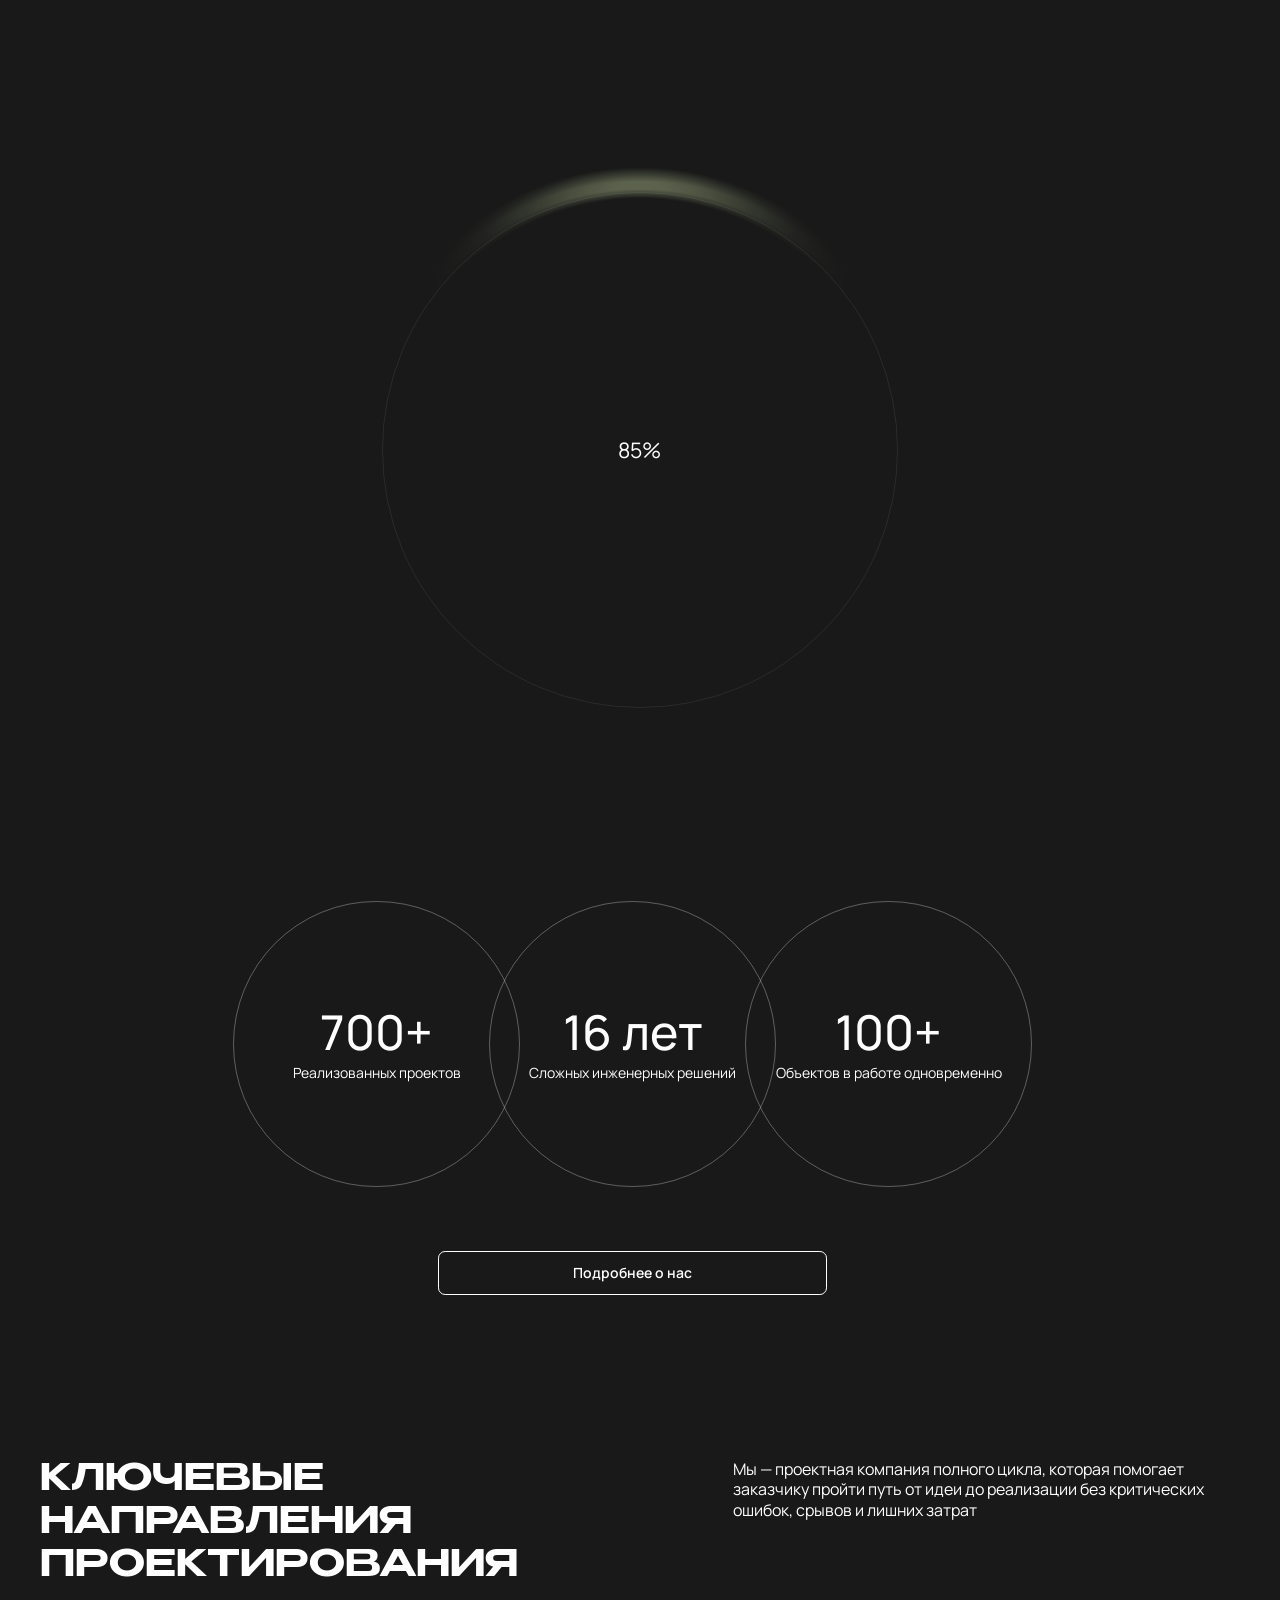
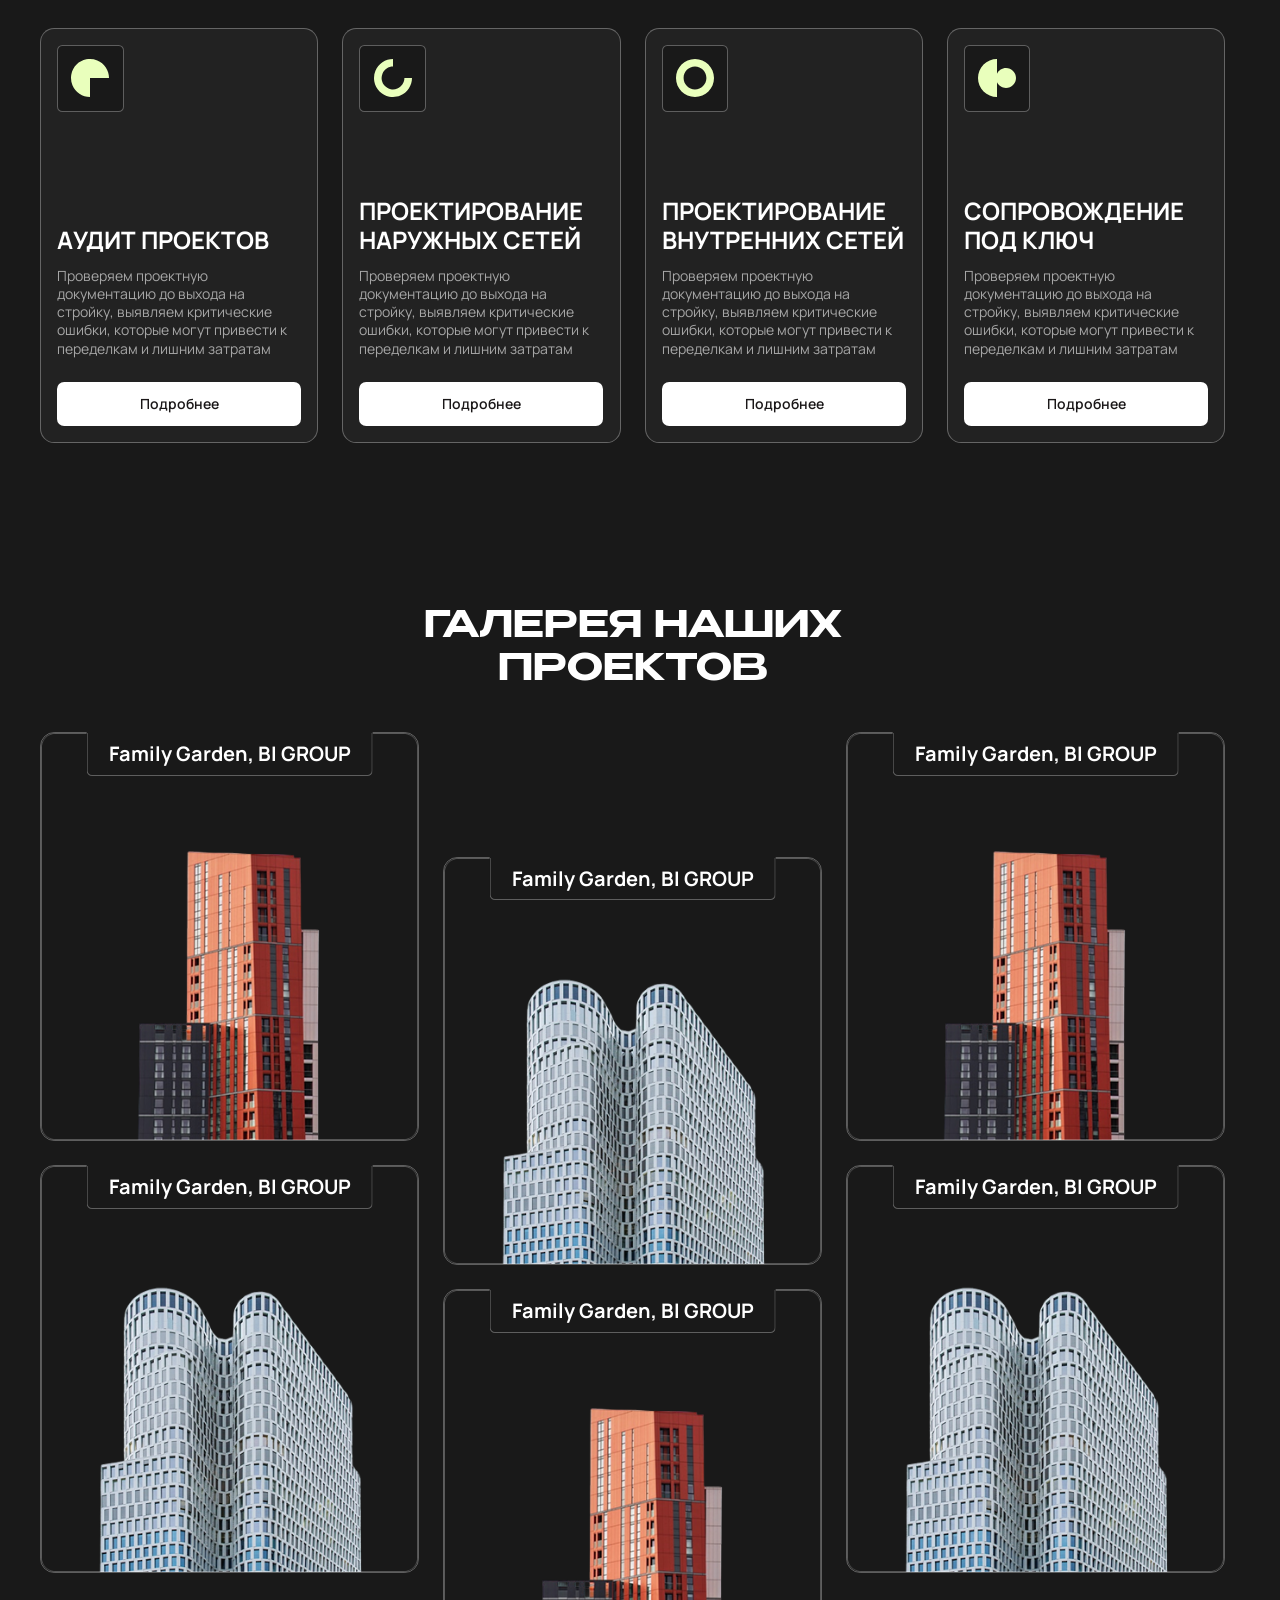
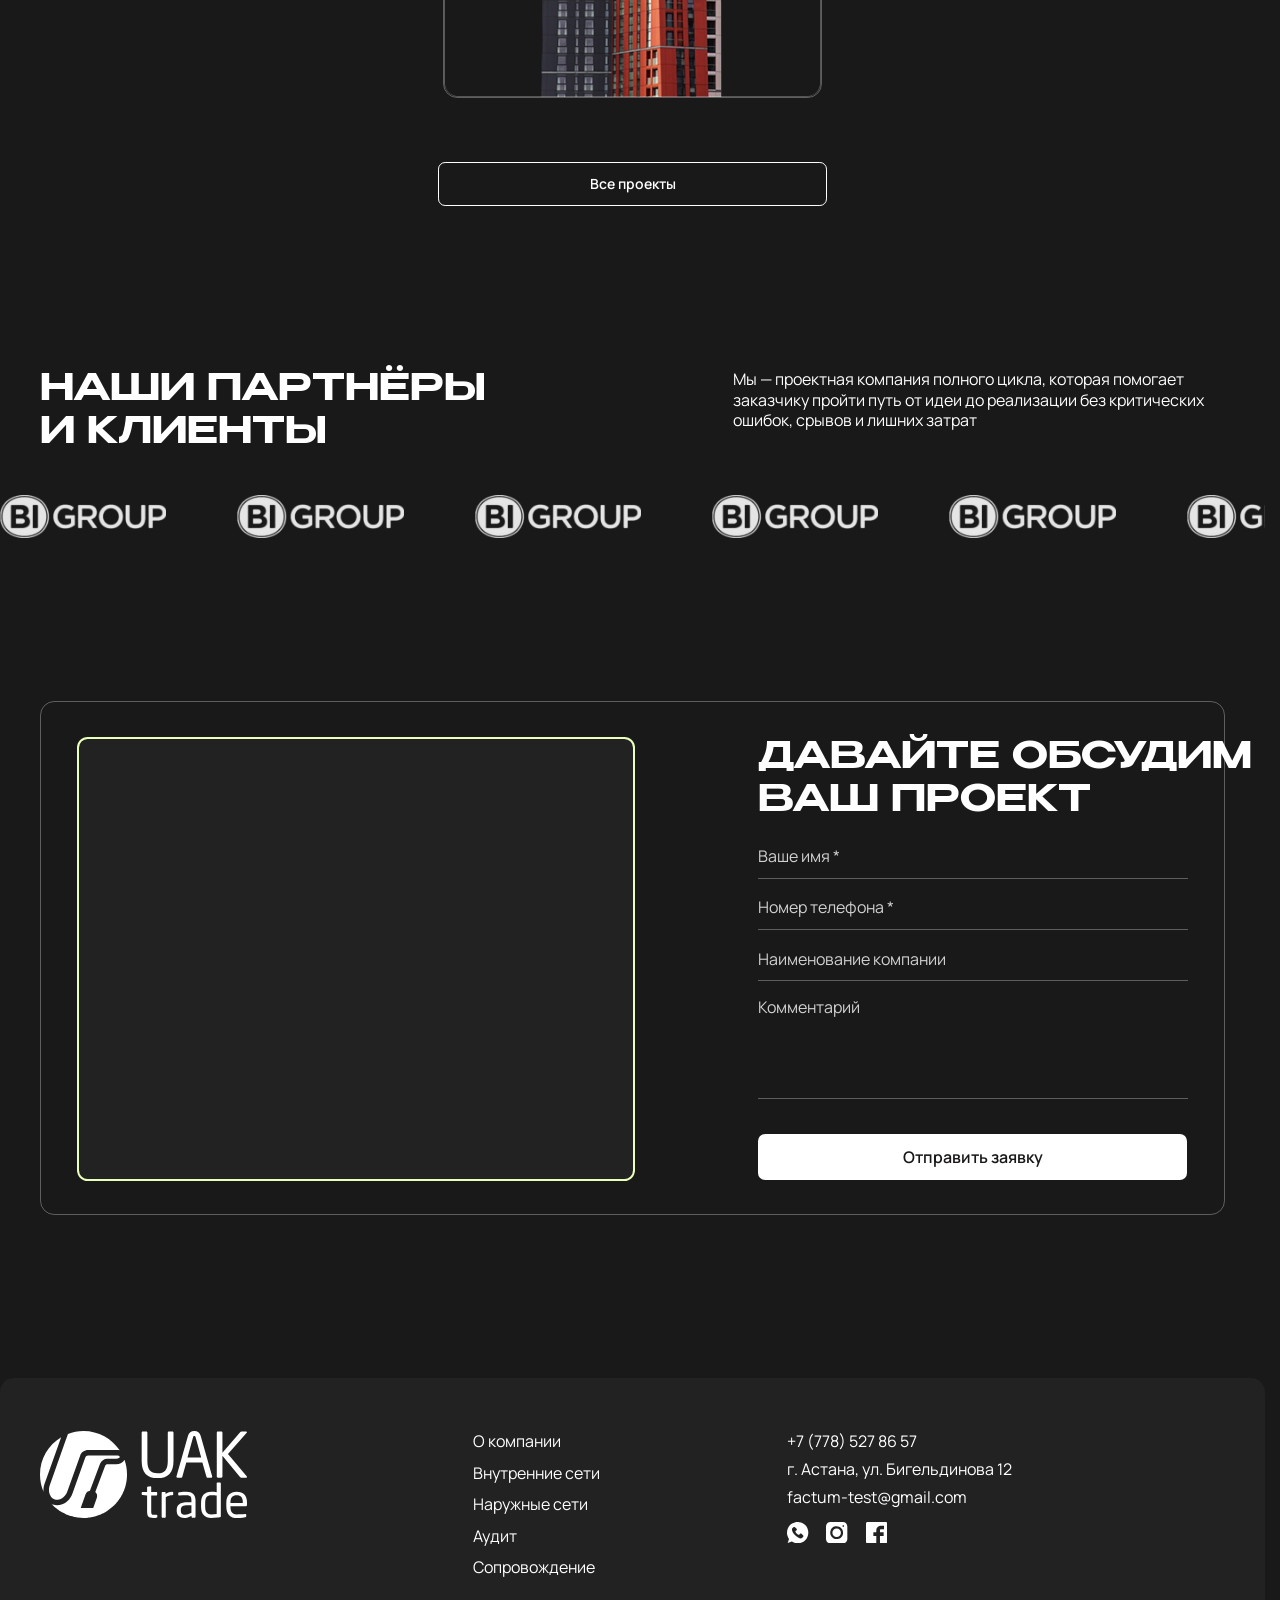
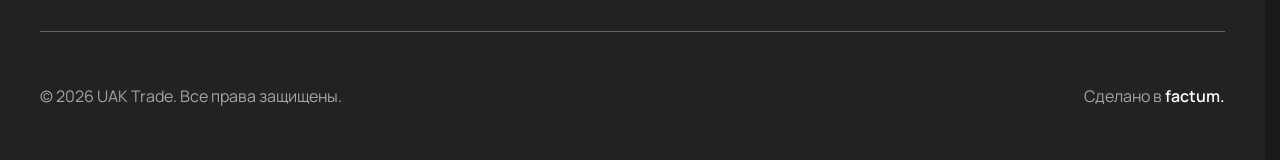
==== index.html @ 515cf4fa "feat(uak): аккордеон в режиме одного открытого блока, ограничение подзаголовка hero главной до 247" ====
<!DOCTYPE html>
<html lang="ru">
<head>
  <meta charset="UTF-8" />
  <meta name="viewport" content="width=device-width, initial-scale=1.0" />
  <title>UAK Trade — инженерное проектирование полного цикла</title>
  <meta name="description" content="UAK Trade — проектная компания полного цикла: аудит проектов, проектирование наружных и внутренних сетей, сопровождение под ключ." />
  <link rel="canonical" href="https://uaktrade.kz/" />

  <!-- Open Graph -->
  <meta property="og:type" content="website" />
  <meta property="og:url" content="https://uaktrade.kz/" />
  <meta property="og:title" content="UAK Trade — инженерное проектирование полного цикла" />
  <meta property="og:description" content="Проектная компания полного цикла: аудит, наружные и внутренние сети, сопровождение под ключ." />
  <meta property="og:locale" content="ru_RU" />

  <!-- Manrope самохостится через @font-face в main.css; предзагрузка ключевых начертаний -->
  <link rel="preload" as="font" type="font/woff2" href="assets/fonts/manrope-cyrillic-600.woff2" crossorigin />
  <link rel="preload" as="font" type="font/woff2" href="assets/fonts/manrope-cyrillic-400.woff2" crossorigin />

  <link rel="icon" type="image/png" sizes="32x32" href="assets/favicon/fav-32-light.png" media="(prefers-color-scheme: light)" />

  <link rel="icon" type="image/png" sizes="32x32" href="assets/favicon/fav-32-dark.png" media="(prefers-color-scheme: dark)" />

  <link rel="stylesheet" href="src/styles/main.css?v=138" />

  <script type="application/ld+json">
  {
    "@context": "https://schema.org",
    "@type": "ProfessionalService",
    "name": "UAK Trade",
    "description": "Инженерное проектирование полного цикла",
    "url": "https://uaktrade.kz/",
    "areaServed": "KZ"
  }
  </script>
</head>
<body>

  <!-- ===================== ПРЕЛОАДЕР (десктоп) ===================== -->
  <div class="preloader" data-preloader role="status" aria-live="polite" aria-label="Загрузка сайта">
    <div class="preloader__stage">
      <span class="preloader__glow" aria-hidden="true"></span>
      <span class="preloader__ring" aria-hidden="true"></span>
      <span class="preloader__percent" data-preloader-percent>0%</span>
    </div>
  </div>

  <!-- ============================ ШАПКА ============================ -->
  <header class="header" data-header>
    <div class="container header__inner">
      <a class="header__logo" href="index.html" aria-label="UAK Trade — на главную">
        <picture>
          <source media="(max-width: 600px)" srcset="assets/logo/logoMobileNavSVG.svg" />
          <img src="assets/logo/logoNavSVG.svg" alt="UAK Trade" width="133" height="56" />
        </picture>
      </a>

      <div class="header__actions">
        <a class="btn" data-modal-open="#modal-request">
          <span class="btn__swap" ><span>Связаться</span><span>Связаться</span></span>
        </a>
        <button class="btn btn--menu" type="button" data-menu-toggle aria-expanded="false" aria-controls="menu">
          <span class="btn__swap" data-menu-label><span>Меню</span><span>Меню</span></span>
        </button>
      </div>

      <!-- Меню-модалка — внутри header__inner (right:0 от контейнера) -->
      <div class="menu" id="menu" data-menu aria-label="Меню">
        <nav class="menu__nav" aria-label="Основная навигация">
          <a class="menu__item" href="about.html"><span>О компании</span><svg class="menu__arrow" viewBox="0 0 14 14" fill="none" aria-hidden="true"><path d="M1 7h12M8 2l5 5-5 5" stroke="currentColor" stroke-width="1.6" stroke-linecap="round" stroke-linejoin="round"/></svg></a>
          <a class="menu__item" href="404.html"><span>Внутренние сети</span><svg class="menu__arrow" viewBox="0 0 14 14" fill="none" aria-hidden="true"><path d="M1 7h12M8 2l5 5-5 5" stroke="currentColor" stroke-width="1.6" stroke-linecap="round" stroke-linejoin="round"/></svg></a>
          <a class="menu__item" href="404.html"><span>Наружные сети</span><svg class="menu__arrow" viewBox="0 0 14 14" fill="none" aria-hidden="true"><path d="M1 7h12M8 2l5 5-5 5" stroke="currentColor" stroke-width="1.6" stroke-linecap="round" stroke-linejoin="round"/></svg></a>
          <a class="menu__item" href="services/audit.html"><span>Аудит</span><svg class="menu__arrow" viewBox="0 0 14 14" fill="none" aria-hidden="true"><path d="M1 7h12M8 2l5 5-5 5" stroke="currentColor" stroke-width="1.6" stroke-linecap="round" stroke-linejoin="round"/></svg></a>
          <a class="menu__item" href="404.html"><span>Сопровождение</span><svg class="menu__arrow" viewBox="0 0 14 14" fill="none" aria-hidden="true"><path d="M1 7h12M8 2l5 5-5 5" stroke="currentColor" stroke-width="1.6" stroke-linecap="round" stroke-linejoin="round"/></svg></a>
          <a class="menu__item" href="contacts.html"><span>Контакты</span><svg class="menu__arrow" viewBox="0 0 14 14" fill="none" aria-hidden="true"><path d="M1 7h12M8 2l5 5-5 5" stroke="currentColor" stroke-width="1.6" stroke-linecap="round" stroke-linejoin="round"/></svg></a>
        </nav>
        <div class="menu__socials">
          <a class="menu__social" href="#" target="_blank" rel="noopener noreferrer" aria-label="WhatsApp">
            <svg viewBox="0 0 24 24" fill="currentColor" aria-hidden="true"><path fill-rule="evenodd" clip-rule="evenodd" d="M11.9946 0C15.1785 0.000106531 18.2323 1.26443 20.4837 3.51475C22.735 5.76515 24 8.81752 24 12C24 15.1825 22.735 18.2348 20.4837 20.4852C18.2323 22.7355 15.1785 23.9999 11.9946 24C9.64628 24.0044 7.34859 23.3146 5.39152 22.0173L0.778387 23.4932L2.27933 19.0348C0.983004 17.2442 0.206714 15.1303 0.0358722 12.9267C-0.134873 10.7233 0.306168 8.5157 1.31088 6.54709C2.31571 4.57838 3.84486 2.92474 5.7299 1.76957C7.61504 0.614412 9.78342 0.00194478 11.9946 0ZM8.10807 5.58649C7.78798 5.58659 7.47925 5.70611 7.24357 5.9226L6.02584 7.14613C4.80878 8.42629 6.15487 11.8199 9.16986 14.8309C12.185 17.8418 15.575 19.248 16.8559 17.9745L18.0737 16.7574C18.2864 16.5225 18.4046 16.2164 18.4046 15.8996C18.4046 15.5829 18.2863 15.2777 18.0737 15.0429L16.2821 13.214C16.1398 13.0643 15.961 12.9539 15.7634 12.8938C15.5659 12.8338 15.356 12.8264 15.1545 12.8715C14.953 12.9167 14.7666 13.0138 14.6136 13.1525C14.4607 13.2911 14.3463 13.4666 14.2815 13.6625C14.1793 13.9392 13.9795 14.17 13.7204 14.3113C13.4614 14.4525 13.1599 14.495 12.8718 14.4312C11.5885 14.1111 9.85924 12.4315 9.539 11.103C9.46077 10.8141 9.49761 10.506 9.64083 10.2431C9.78405 9.98033 10.0228 9.7829 10.308 9.69181C10.5006 9.62704 10.6731 9.51343 10.8098 9.36313C10.9463 9.21293 11.0426 9.03062 11.0887 8.833C11.1348 8.6352 11.13 8.4281 11.0739 8.2329C11.0178 8.03793 10.9123 7.86068 10.7684 7.71761L8.97363 5.9226C8.73786 5.70598 8.4283 5.58652 8.10807 5.58649Z"/></svg>
          </a>
          <a class="menu__social" href="#" target="_blank" rel="noopener noreferrer" aria-label="Instagram">
            <svg viewBox="0 0 24 24" fill="currentColor" aria-hidden="true"><path d="M19.0137 0C21.7675 0.000153829 23.9998 2.2325 24 4.98633V19.0137C23.9998 21.7675 21.7675 23.9998 19.0137 24H4.98633C2.2325 23.9998 0.000153827 21.7675 0 19.0137V4.98633C0.000159498 2.23251 2.23251 0.000159495 4.98633 0H19.0137ZM18.7998 14.542C20.842 8.62245 15.3776 3.15804 9.45801 5.2002C7.46289 5.88838 5.88838 7.46289 5.2002 9.45801C3.1579 15.3775 8.6225 20.8421 14.542 18.7998C16.5373 18.1116 18.1116 16.5371 18.7998 14.542ZM12 7.2002C14.6469 7.2002 16.7998 9.35314 16.7998 12C16.7998 14.6469 14.6469 16.7998 12 16.7998C9.35314 16.7998 7.2002 14.6469 7.2002 12C7.2002 9.35314 9.35314 7.2002 12 7.2002ZM19.8711 3.78418C19.6557 3.65959 19.4043 3.62582 19.1641 3.69043C18.9234 3.75488 18.7222 3.90923 18.5977 4.125C18.4218 4.42981 18.4278 4.80569 18.6348 5.12207C18.6493 5.14464 18.666 5.16627 18.6836 5.18652C18.8841 5.41665 19.1464 5.52344 19.4033 5.52344C19.8254 5.52344 20.2339 5.23624 20.3281 4.74316C20.3331 4.71768 20.3354 4.69082 20.3369 4.66504C20.3576 4.28827 20.1758 3.95996 19.8711 3.78418Z"/></svg>
          </a>
          <a class="menu__social" href="#" target="_blank" rel="noopener noreferrer" aria-label="Facebook">
            <svg viewBox="0 0 24 24" fill="currentColor" aria-hidden="true"><path d="M22.3449 0C23.2552 1.09244e-05 24 0.744839 24 1.65514V22.3449C24 23.2552 23.2552 24 22.3449 24H15.7242V15.7242H19.8621V11.5862H15.7242V9.10345C15.7242 8.6483 16.0966 8.27586 16.5518 8.27586H20.2759V4.13795L16.138 4.13791C13.5724 4.34482 11.5862 6.4965 11.5862 9.10341V11.5862H8.27586V15.7241H11.5862V24H1.65514C0.744839 24 1.0925e-05 23.2552 0 22.3449V1.65514C1.10219e-05 0.74484 0.74484 1.10226e-05 1.65514 0H22.3449Z"/></svg>
          </a>
        </div>
      </div>
    </div>
  </header>


  <!-- ============================= HERO =========================== -->
  <main>
  <section class="hero-home">
    <div class="container">
      <div class="hero-home__inner">
        <span class="hero-home__glow" aria-hidden="true"></span>
        <img class="hero-home__decor hero-home__decor--d" src="assets/images/heroBackground.svg" alt="" aria-hidden="true" width="1360" height="602" />
        <img class="hero-home__decor hero-home__decor--m" src="assets/images/heroMobileBackground.svg" alt="" aria-hidden="true" width="358" height="359" />
        <div class="hero-home__content">
          <h1 class="hero-home__title">UAK Trade</h1>
          <p class="hero-home__lead">Инженерное проектирование, где каждый этап под контролем</p>
        </div>
      </div>
      <a class="btn hero-home__cta" href="contacts.html">Связаться</a>
    </div>
  </section>

  <!-- ================= О КОМПАНИИ / ЦИФРЫ (кольца) ================ -->
  <section class="section about-intro">
    <div class="container">
      <h2 class="about-intro__title">Мы — проектная компания полного цикла</h2>

      <div class="circles">
        <div class="circle">
          <span class="circle__value">700+</span>
          <span class="circle__label">Реализованных проектов</span>
        </div>
        <div class="circle">
          <span class="circle__value">16 лет</span>
          <span class="circle__label">Сложных инженерных решений</span>
        </div>
        <div class="circle">
          <span class="circle__value">100+</span>
          <span class="circle__label">Объектов в работе одновременно</span>
        </div>
      </div>

      <div class="actions-center">
        <a class="btn btn--outline btn--wide" href="about.html">Подробнее о нас</a>
      </div>
    </div>
  </section>

  <!-- ============ КЛЮЧЕВЫЕ НАПРАВЛЕНИЯ (услуги) ============ -->
  <section class="section services">
    <div class="container">
      <div class="services__head">
        <h2 class="services__title">Ключевые направления проектирования</h2>
        <p class="services__intro">Мы — проектная компания полного цикла, которая помогает заказчику пройти путь от идеи до реализации без критических ошибок, срывов и лишних затрат</p>
      </div>

      <div class="services__grid">
        <article class="service-card">
          <span class="service-card__icon">
            <img src="assets/images/servicesAudit.svg" alt="" width="38" height="38" aria-hidden="true" />
          </span>
          <div class="service-card__body">
            <h3 class="service-card__title">Аудит проектов</h3>
            <p class="service-card__text">Проверяем проектную документацию до выхода на стройку, выявляем критические ошибки, которые могут привести к переделкам и лишним затратам</p>
          </div>
          <a class="btn btn--block" href="services/audit.html">Подробнее</a>
        </article>

        <article class="service-card">
          <span class="service-card__icon">
            <img src="assets/images/servicesProject.svg" alt="" width="38" height="38" aria-hidden="true" />
          </span>
          <div class="service-card__body">
            <h3 class="service-card__title">Проектирование наружных сетей</h3>
            <p class="service-card__text">Проверяем проектную документацию до выхода на стройку, выявляем критические ошибки, которые могут привести к переделкам и лишним затратам</p>
          </div>
          <a class="btn btn--block" href="404.html">Подробнее</a>
        </article>

        <article class="service-card">
          <span class="service-card__icon">
            <img src="assets/images/servicesProjectIn.svg" alt="" width="38" height="38" aria-hidden="true" />
          </span>
          <div class="service-card__body">
            <h3 class="service-card__title">Проектирование внутренних сетей</h3>
            <p class="service-card__text">Проверяем проектную документацию до выхода на стройку, выявляем критические ошибки, которые могут привести к переделкам и лишним затратам</p>
          </div>
          <a class="btn btn--block" href="404.html">Подробнее</a>
        </article>

        <article class="service-card">
          <span class="service-card__icon">
            <img src="assets/images/servicesKey.svg" alt="" width="38" height="38" aria-hidden="true" />
          </span>
          <div class="service-card__body">
            <h3 class="service-card__title">Сопровождение под ключ</h3>
            <p class="service-card__text">Проверяем проектную документацию до выхода на стройку, выявляем критические ошибки, которые могут привести к переделкам и лишним затратам</p>
          </div>
          <a class="btn btn--block" href="404.html">Подробнее</a>
        </article>
      </div>
    </div>
  </section>

  <!-- ================== ГАЛЕРЕЯ ПРОЕКТОВ ================== -->
  <section class="section proj">
    <div class="container">
      <h2 class="proj__title">Галерея наших проектов</h2>

      <!-- Вывод: десктоп — 6 карточек, мобилка — 3 (лишние помечены .proj-card--m-hide).
           WP: цикл WP_Query по CPT «project»; posts_per_page=6, на мобиле первые 3 —
           класс --m-hide навешивать начиная с 4-й карточки в шаблоне. -->
      <div class="proj__gallery">
        <div class="proj__col">
          <figure class="proj-card">
          <a class="proj-card__link" href="project.html" aria-label="Family Gardens — открыть проект"></a>
            <span class="proj-card__tag">Family Garden, BI GROUP</span>
            <img class="proj-card__img" src="assets/images/projects_image_1.png" alt="Family Garden, BI GROUP" width="437" height="471" loading="lazy" />
          </figure>
          <figure class="proj-card">
          <a class="proj-card__link" href="project.html" aria-label="Family Gardens — открыть проект"></a>
            <span class="proj-card__tag">Family Garden, BI GROUP</span>
            <img class="proj-card__img" src="assets/images/projects_image_2.png" alt="Family Garden, BI GROUP" width="437" height="471" loading="lazy" />
          </figure>
        </div>

        <div class="proj__col proj__col--offset">
          <figure class="proj-card">
          <a class="proj-card__link" href="project.html" aria-label="Family Gardens — открыть проект"></a>
            <span class="proj-card__tag">Family Garden, BI GROUP</span>
            <img class="proj-card__img" src="assets/images/projects_image_2.png" alt="Family Garden, BI GROUP" width="437" height="471" loading="lazy" />
          </figure>
          <figure class="proj-card proj-card--m-hide">
          <a class="proj-card__link" href="project.html" aria-label="Family Gardens — открыть проект"></a>
            <span class="proj-card__tag">Family Garden, BI GROUP</span>
            <img class="proj-card__img" src="assets/images/projects_image_1.png" alt="Family Garden, BI GROUP" width="437" height="471" loading="lazy" />
          </figure>
        </div>

        <div class="proj__col">
          <figure class="proj-card proj-card--m-hide">
          <a class="proj-card__link" href="project.html" aria-label="Family Gardens — открыть проект"></a>
            <span class="proj-card__tag">Family Garden, BI GROUP</span>
            <img class="proj-card__img" src="assets/images/projects_image_1.png" alt="Family Garden, BI GROUP" width="437" height="471" loading="lazy" />
          </figure>
          <figure class="proj-card proj-card--m-hide">
          <a class="proj-card__link" href="project.html" aria-label="Family Gardens — открыть проект"></a>
            <span class="proj-card__tag">Family Garden, BI GROUP</span>
            <img class="proj-card__img" src="assets/images/projects_image_2.png" alt="Family Garden, BI GROUP" width="437" height="471" loading="lazy" />
          </figure>
        </div>
      </div>

      <div class="actions-center">
        <a class="btn btn--outline btn--wide" href="projects.html">Все проекты</a>
      </div>
    </div>
  </section>

  <!-- ================= НАШИ ПАРТНЁРЫ (бегущая строка) ================= -->
  <section class="section ticker">
    <div class="container ticker__head">
      <h2 class="ticker__title">Наши партнёры и клиенты</h2>
      <p class="ticker__intro">Мы — проектная компания полного цикла, которая помогает заказчику пройти путь от идеи до реализации без критических ошибок, срывов и лишних затрат</p>
    </div>

    <div class="ticker__track" aria-hidden="true">
      <div class="ticker__line ticker__line--ltr">
        <ul class="ticker__row">
          <li class="ticker__item"><img src="assets/images/runningLine.png" alt="" width="187" height="48" /></li>
          <li class="ticker__item"><img src="assets/images/runningLine.png" alt="" width="187" height="48" /></li>
          <li class="ticker__item"><img src="assets/images/runningLine.png" alt="" width="187" height="48" /></li>
          <li class="ticker__item"><img src="assets/images/runningLine.png" alt="" width="187" height="48" /></li>
          <li class="ticker__item"><img src="assets/images/runningLine.png" alt="" width="187" height="48" /></li>
          <li class="ticker__item"><img src="assets/images/runningLine.png" alt="" width="187" height="48" /></li>
        </ul>
        <ul class="ticker__row" aria-hidden="true">
          <li class="ticker__item"><img src="assets/images/runningLine.png" alt="" width="187" height="48" /></li>
          <li class="ticker__item"><img src="assets/images/runningLine.png" alt="" width="187" height="48" /></li>
          <li class="ticker__item"><img src="assets/images/runningLine.png" alt="" width="187" height="48" /></li>
          <li class="ticker__item"><img src="assets/images/runningLine.png" alt="" width="187" height="48" /></li>
          <li class="ticker__item"><img src="assets/images/runningLine.png" alt="" width="187" height="48" /></li>
          <li class="ticker__item"><img src="assets/images/runningLine.png" alt="" width="187" height="48" /></li>
        </ul>
      </div>
      <div class="ticker__line ticker__line--rtl">
        <ul class="ticker__row">
          <li class="ticker__item"><img src="assets/images/runningLine.png" alt="" width="187" height="48" /></li>
          <li class="ticker__item"><img src="assets/images/runningLine.png" alt="" width="187" height="48" /></li>
          <li class="ticker__item"><img src="assets/images/runningLine.png" alt="" width="187" height="48" /></li>
          <li class="ticker__item"><img src="assets/images/runningLine.png" alt="" width="187" height="48" /></li>
          <li class="ticker__item"><img src="assets/images/runningLine.png" alt="" width="187" height="48" /></li>
          <li class="ticker__item"><img src="assets/images/runningLine.png" alt="" width="187" height="48" /></li>
        </ul>
        <ul class="ticker__row" aria-hidden="true">
          <li class="ticker__item"><img src="assets/images/runningLine.png" alt="" width="187" height="48" /></li>
          <li class="ticker__item"><img src="assets/images/runningLine.png" alt="" width="187" height="48" /></li>
          <li class="ticker__item"><img src="assets/images/runningLine.png" alt="" width="187" height="48" /></li>
          <li class="ticker__item"><img src="assets/images/runningLine.png" alt="" width="187" height="48" /></li>
          <li class="ticker__item"><img src="assets/images/runningLine.png" alt="" width="187" height="48" /></li>
          <li class="ticker__item"><img src="assets/images/runningLine.png" alt="" width="187" height="48" /></li>
        </ul>
      </div>
    </div>
  </section>

  <!-- ========================= CTA-ФОРМА ========================= -->
  <section class="section">
    <div class="container">
      <div class="cta">
        <div class="cta__media">
          <iframe title="г. Астана, ул. Бигельдинова 12"
                  src="https://yandex.ru/map-widget/v1/?ll=71.430500%2C51.128500&z=16&pt=71.430500%2C51.128500"
                  loading="lazy" allowfullscreen></iframe>
        </div>

        <div class="cta__content">
          <h2 class="cta__title"><span>Давайте обсудим</span> <span>ваш проект</span></h2>

          <form class="cta__form" data-form data-success="#modal-success">
            <div class="cta__fields">
              <div class="cta__field" data-field="name">
                <input class="cta__control field__control" type="text" name="name" placeholder="Ваше имя *" />
              </div>
              <div class="cta__field" data-field="phone">
                <input class="cta__control field__control" type="tel" name="phone" placeholder="Номер телефона *" />
              </div>
              <div class="cta__field">
                <input class="cta__control field__control" type="text" name="company" placeholder="Наименование компании" />
              </div>
              <div class="cta__field cta__field--comment">
                <textarea class="cta__control field__control" name="comment" rows="1" placeholder="Комментарий"></textarea>
              </div>
            </div>

            <button class="btn btn--md btn--block" type="submit">Отправить заявку</button>
          </form>
        </div>
      </div>
    </div>
  </section>

  </main>

  <!-- ============================ ФУТЕР =========================== -->
  <footer class="footer">
    <div class="container">
      <div class="footer__grid">
        <div>
          <a class="footer__logo" href="index.html" aria-label="UAK Trade">
            <picture>
              <source media="(max-width: 600px)" srcset="assets/logo/logoFooterMobileSVG.svg" />
              <img src="assets/logo/logoFooterSVG.svg" alt="UAK Trade" width="207" height="87" />
            </picture>
          </a>
        </div>

        <div class="footer__cols">
        <div>
          <ul class="footer__list">
            <li><a href="about.html">О компании</a></li>
            <li><a href="404.html">Внутренние сети</a></li>
            <li><a href="404.html">Наружные сети</a></li>
            <li><a href="services/audit.html">Аудит</a></li>
            <li><a href="404.html">Сопровождение</a></li>
          </ul>
        </div>

        <div>
          <div class="footer__contacts">
            <a href="tel:+77785278657">+7 (778) 527 86 57</a>
            <span>г. Астана, ул. Бигельдинова 12</span>
            <a href="mailto:factum-test@gmail.com">factum-test@gmail.com</a>
          </div>
          <div class="footer__socials">
            <a class="footer__social" href="#" target="_blank" rel="noopener noreferrer" aria-label="WhatsApp">
              <svg viewBox="0 0 24 24" fill="currentColor" aria-hidden="true"><path fill-rule="evenodd" clip-rule="evenodd" d="M11.9946 0C15.1785 0.000106531 18.2323 1.26443 20.4837 3.51475C22.735 5.76515 24 8.81752 24 12C24 15.1825 22.735 18.2348 20.4837 20.4852C18.2323 22.7355 15.1785 23.9999 11.9946 24C9.64628 24.0044 7.34859 23.3146 5.39152 22.0173L0.778387 23.4932L2.27933 19.0348C0.983004 17.2442 0.206714 15.1303 0.0358722 12.9267C-0.134873 10.7233 0.306168 8.5157 1.31088 6.54709C2.31571 4.57838 3.84486 2.92474 5.7299 1.76957C7.61504 0.614412 9.78342 0.00194478 11.9946 0ZM8.10807 5.58649C7.78798 5.58659 7.47925 5.70611 7.24357 5.9226L6.02584 7.14613C4.80878 8.42629 6.15487 11.8199 9.16986 14.8309C12.185 17.8418 15.575 19.248 16.8559 17.9745L18.0737 16.7574C18.2864 16.5225 18.4046 16.2164 18.4046 15.8996C18.4046 15.5829 18.2863 15.2777 18.0737 15.0429L16.2821 13.214C16.1398 13.0643 15.961 12.9539 15.7634 12.8938C15.5659 12.8338 15.356 12.8264 15.1545 12.8715C14.953 12.9167 14.7666 13.0138 14.6136 13.1525C14.4607 13.2911 14.3463 13.4666 14.2815 13.6625C14.1793 13.9392 13.9795 14.17 13.7204 14.3113C13.4614 14.4525 13.1599 14.495 12.8718 14.4312C11.5885 14.1111 9.85924 12.4315 9.539 11.103C9.46077 10.8141 9.49761 10.506 9.64083 10.2431C9.78405 9.98033 10.0228 9.7829 10.308 9.69181C10.5006 9.62704 10.6731 9.51343 10.8098 9.36313C10.9463 9.21293 11.0426 9.03062 11.0887 8.833C11.1348 8.6352 11.13 8.4281 11.0739 8.2329C11.0178 8.03793 10.9123 7.86068 10.7684 7.71761L8.97363 5.9226C8.73786 5.70598 8.4283 5.58652 8.10807 5.58649Z"/></svg>
            </a>
            <a class="footer__social" href="#" target="_blank" rel="noopener noreferrer" aria-label="Instagram">
              <svg viewBox="0 0 24 24" fill="currentColor" aria-hidden="true"><path d="M19.0137 0C21.7675 0.000153829 23.9998 2.2325 24 4.98633V19.0137C23.9998 21.7675 21.7675 23.9998 19.0137 24H4.98633C2.2325 23.9998 0.000153827 21.7675 0 19.0137V4.98633C0.000159498 2.23251 2.23251 0.000159495 4.98633 0H19.0137ZM18.7998 14.542C20.842 8.62245 15.3776 3.15804 9.45801 5.2002C7.46289 5.88838 5.88838 7.46289 5.2002 9.45801C3.1579 15.3775 8.6225 20.8421 14.542 18.7998C16.5373 18.1116 18.1116 16.5371 18.7998 14.542ZM12 7.2002C14.6469 7.2002 16.7998 9.35314 16.7998 12C16.7998 14.6469 14.6469 16.7998 12 16.7998C9.35314 16.7998 7.2002 14.6469 7.2002 12C7.2002 9.35314 9.35314 7.2002 12 7.2002ZM19.8711 3.78418C19.6557 3.65959 19.4043 3.62582 19.1641 3.69043C18.9234 3.75488 18.7222 3.90923 18.5977 4.125C18.4218 4.42981 18.4278 4.80569 18.6348 5.12207C18.6493 5.14464 18.666 5.16627 18.6836 5.18652C18.8841 5.41665 19.1464 5.52344 19.4033 5.52344C19.8254 5.52344 20.2339 5.23624 20.3281 4.74316C20.3331 4.71768 20.3354 4.69082 20.3369 4.66504C20.3576 4.28827 20.1758 3.95996 19.8711 3.78418Z"/></svg>
            </a>
            <a class="footer__social" href="#" target="_blank" rel="noopener noreferrer" aria-label="Facebook">
              <svg viewBox="0 0 24 24" fill="currentColor" aria-hidden="true"><path d="M22.3449 0C23.2552 1.09244e-05 24 0.744839 24 1.65514V22.3449C24 23.2552 23.2552 24 22.3449 24H15.7242V15.7242H19.8621V11.5862H15.7242V9.10345C15.7242 8.6483 16.0966 8.27586 16.5518 8.27586H20.2759V4.13795L16.138 4.13791C13.5724 4.34482 11.5862 6.4965 11.5862 9.10341V11.5862H8.27586V15.7241H11.5862V24H1.65514C0.744839 24 1.0925e-05 23.2552 0 22.3449V1.65514C1.10219e-05 0.74484 0.74484 1.10226e-05 1.65514 0H22.3449Z"/></svg>
            </a>
          </div>
        </div>
        </div>
      </div>

      <hr class="footer__divider" />

      <div class="footer__bottom">
        <span>© 2026 UAK Trade. Все права защищены.</span>
        <span>Сделано в <a href="https://factum.agency/" target="_blank" rel="noopener noreferrer"><b>factum.</b></a></span>
      </div>
    </div>
  </footer>

  <div class="modal" id="modal-request">
    <div class="modal__overlay" data-modal-close></div>
    <div class="modal__dialog modal__dialog--form" role="dialog" aria-modal="true" aria-labelledby="modal-request-title">
      <button class="modal__close" type="button" data-modal-close aria-label="Закрыть">
        <svg viewBox="0 0 14 14" fill="none" aria-hidden="true"><path d="M1 1l12 12M13 1L1 13" stroke="currentColor" stroke-width="1.5" stroke-linecap="round"/></svg>
      </button>
      <h3 class="modal__title" id="modal-request-title">Оставьте заявку</h3>
      <form class="cta__form" data-form data-success="#modal-success">
        <div class="cta__fields">
          <div class="cta__field" data-field="name">
            <input class="cta__control field__control" type="text" name="name" placeholder="Ваше имя *" />
          </div>
          <div class="cta__field" data-field="phone">
            <input class="cta__control field__control" type="tel" name="phone" placeholder="Номер телефона *" />
          </div>
          <div class="cta__field">
            <input class="cta__control field__control" type="text" name="company" placeholder="Наименование компании" />
          </div>
          <div class="cta__field cta__field--comment">
            <textarea class="cta__control field__control" name="comment" rows="1" placeholder="Комментарий"></textarea>
          </div>
        </div>
        <button class="btn btn--md btn--block" type="submit">Отправить заявку</button>
      </form>
    </div>
  </div>

  <script src="assets/vendor/lenis.min.js"></script>
  <script src="src/lib/main.js?v=7"></script>
</body>
</html>
---- src/styles/main.css ----
/* =============================================================================
   UAK Trade — main.css (точка входа)
   Архитектура по образцу https://github.com/sadova-nadezhda/Artwin (style.scss),
   но на чистом CSS через @import — HTML подключает только этот файл.

   Порядок = каскад:
   1. vars.css   — дизайн-токены (:root) + смена базы fluid-множителя
   2. fonts.css  — @font-face (Benzin, Manrope)
   3. global.css — reset, базовая типографика, утилиты, reduced-motion
   4. header.css — шапка, логотип, меню-модалка
   5. footer.css — футер
   6. style.css  — кнопки, компоненты и секции страниц
      (медиа-запросы каждого блока — сразу за блоком, а не общей кучей в конце)

   При правках менять ?v= у изменённого файла (кэш-бастинг).
   ============================================================================= */
@import url("vars.css?v=2");
@import url("fonts.css?v=2");
@import url("global.css?v=7");
@import url("header.css?v=8");
@import url("footer.css?v=7");
@import url("style.css?v=42");
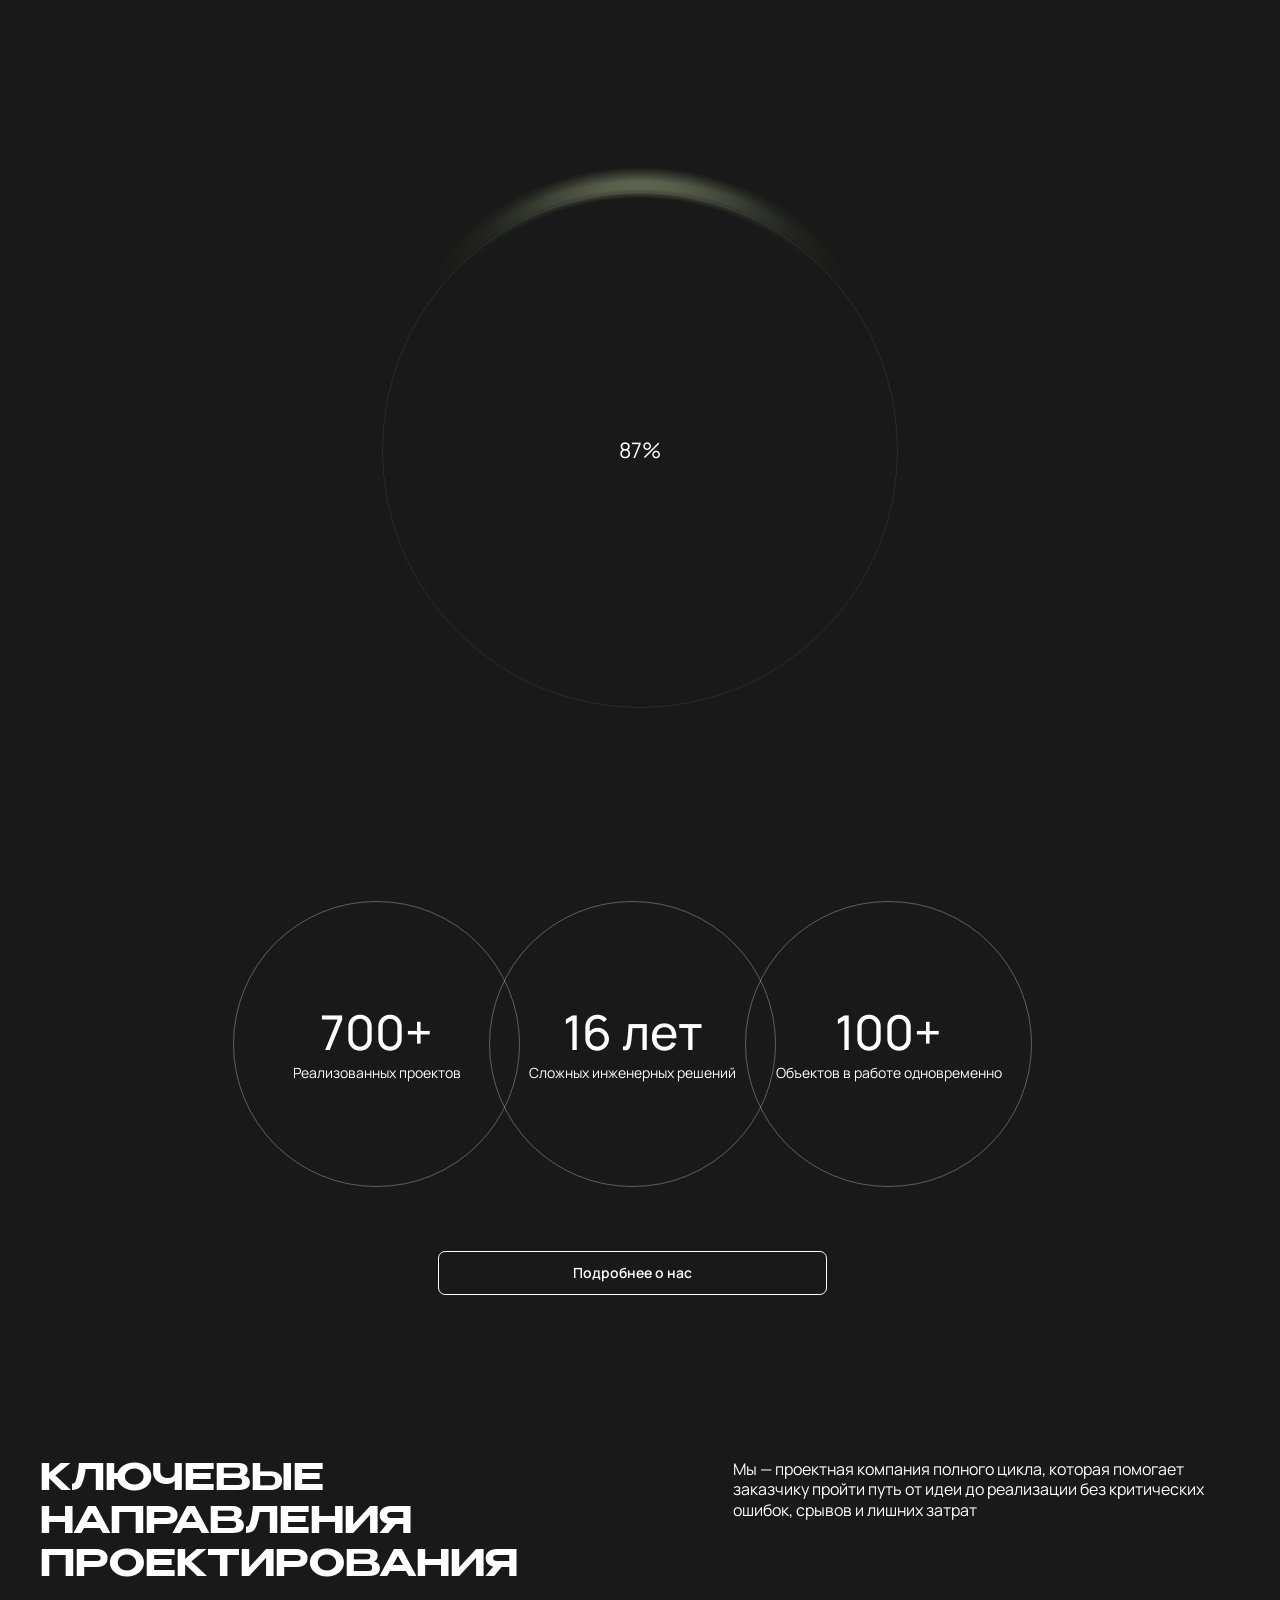
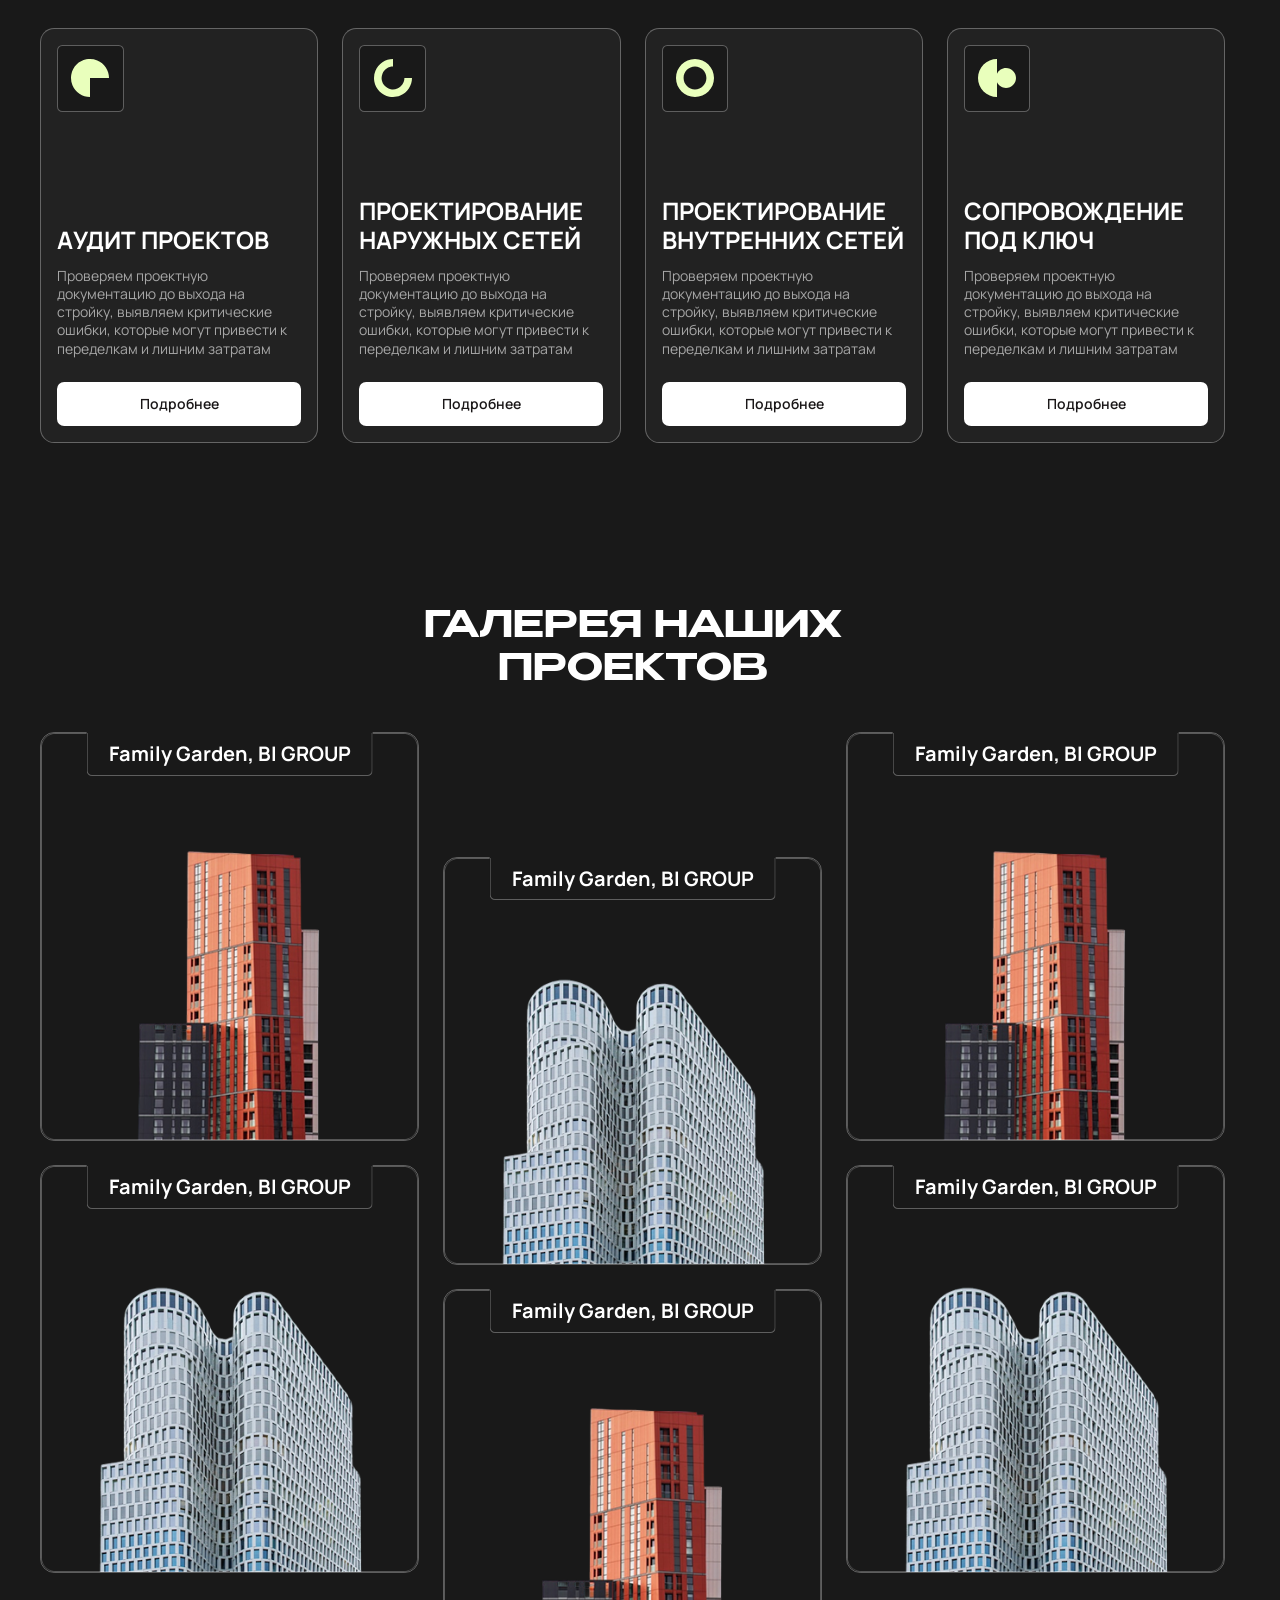
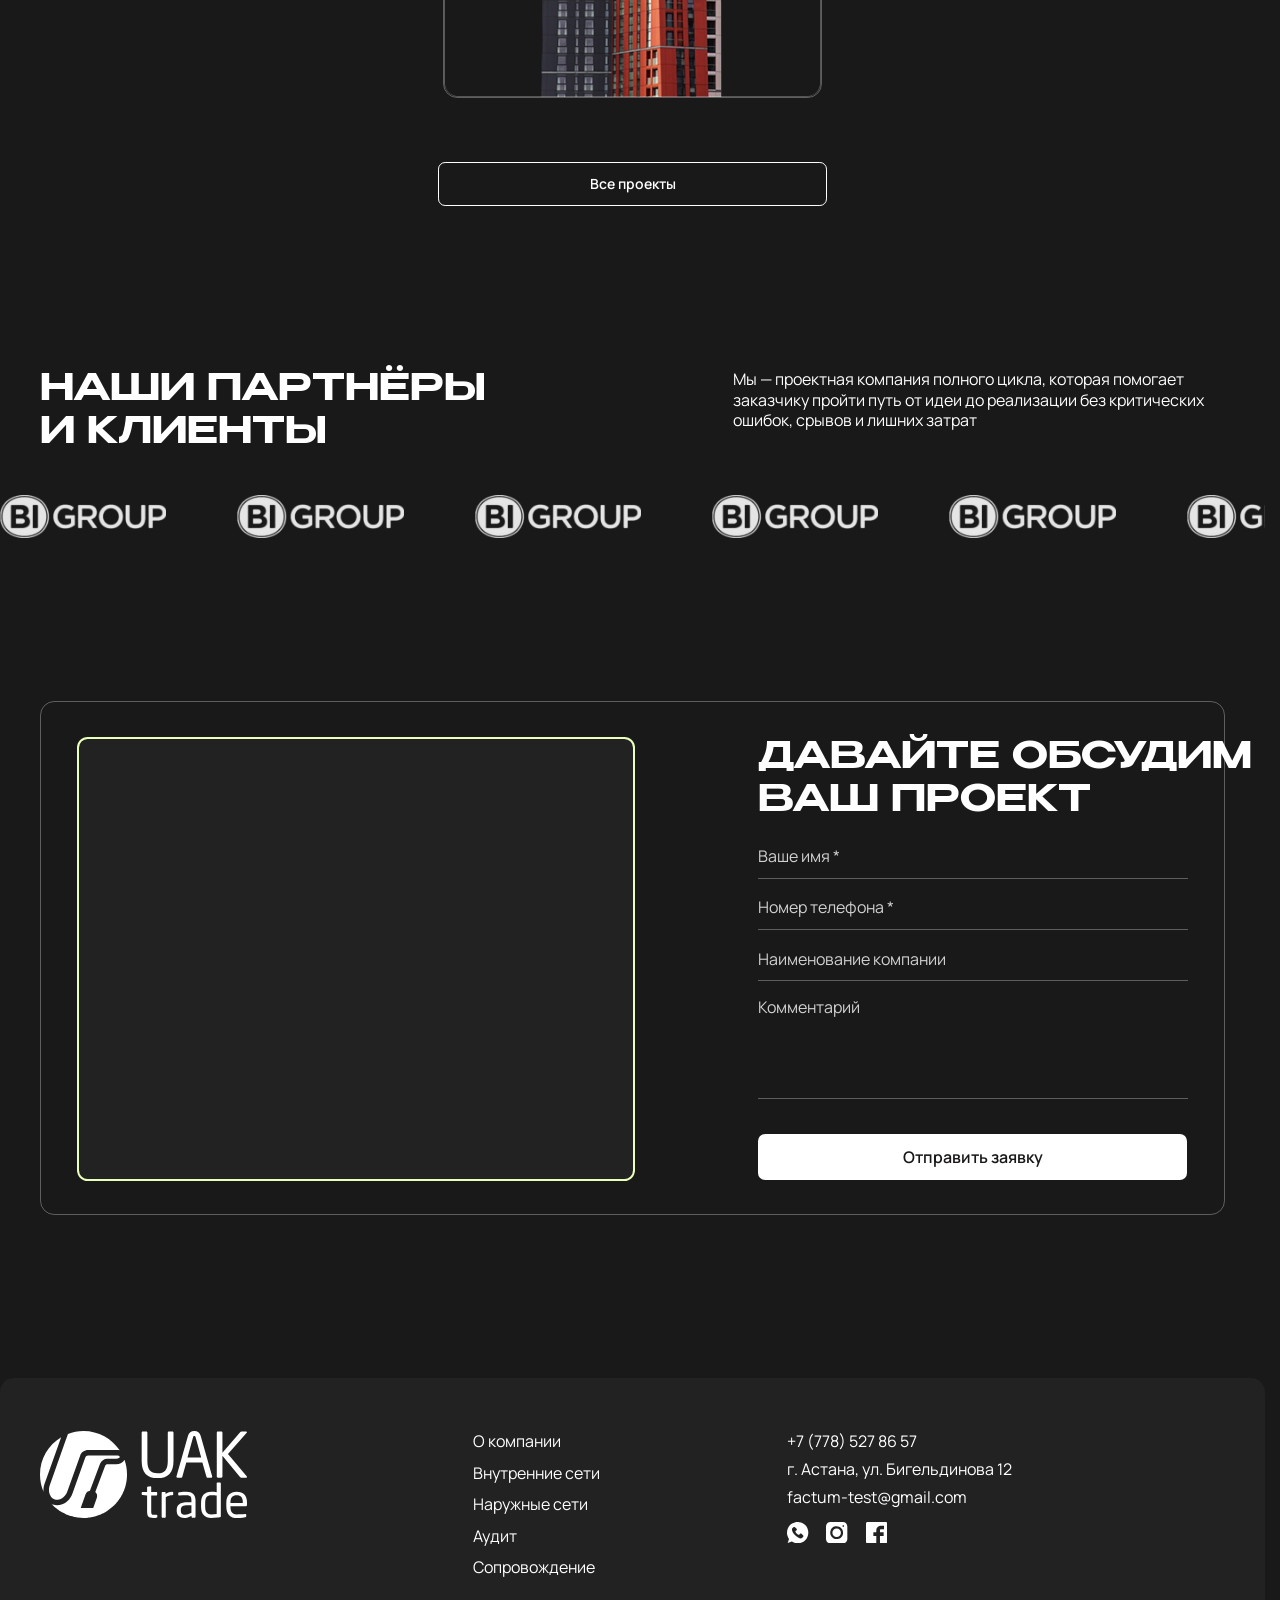
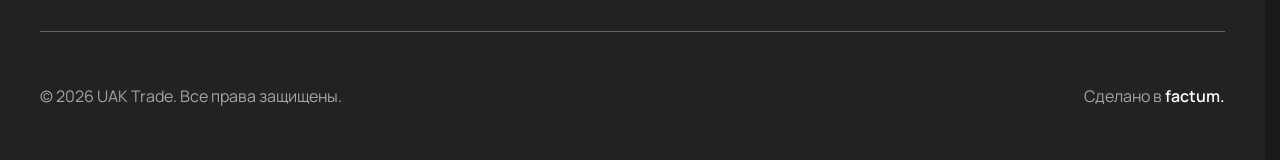
==== commit 6875aff9: "fix(uak): drag-скролл сертификатов работает по всей карточке (гасим нативный drag ссылки), клик откр" ====
--- a/index.html
+++ b/index.html
@@ -22,7 +22,7 @@
 
   <link rel="icon" type="image/png" sizes="32x32" href="assets/favicon/fav-32-dark.png" media="(prefers-color-scheme: dark)" />
 
-  <link rel="stylesheet" href="src/styles/main.css?v=138" />
+  <link rel="stylesheet" href="src/styles/main.css?v=139" />
 
   <script type="application/ld+json">
   {
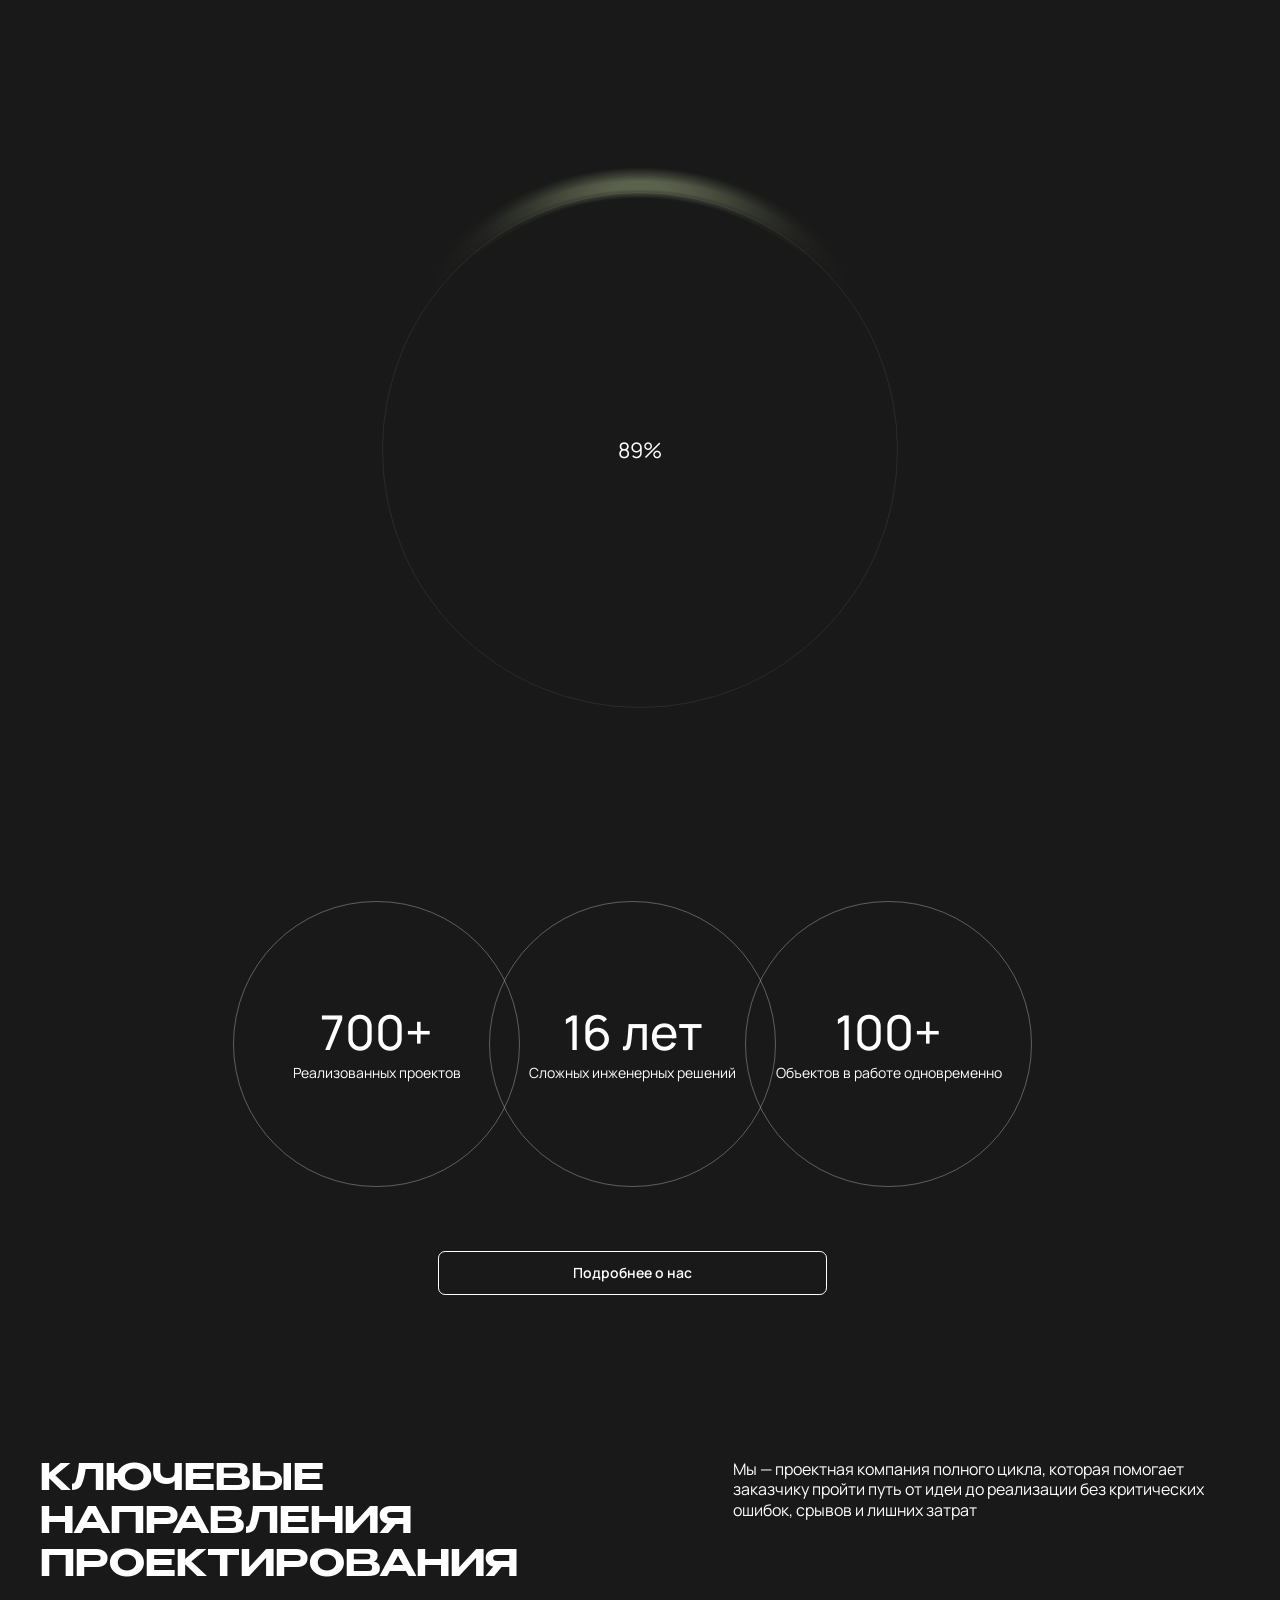
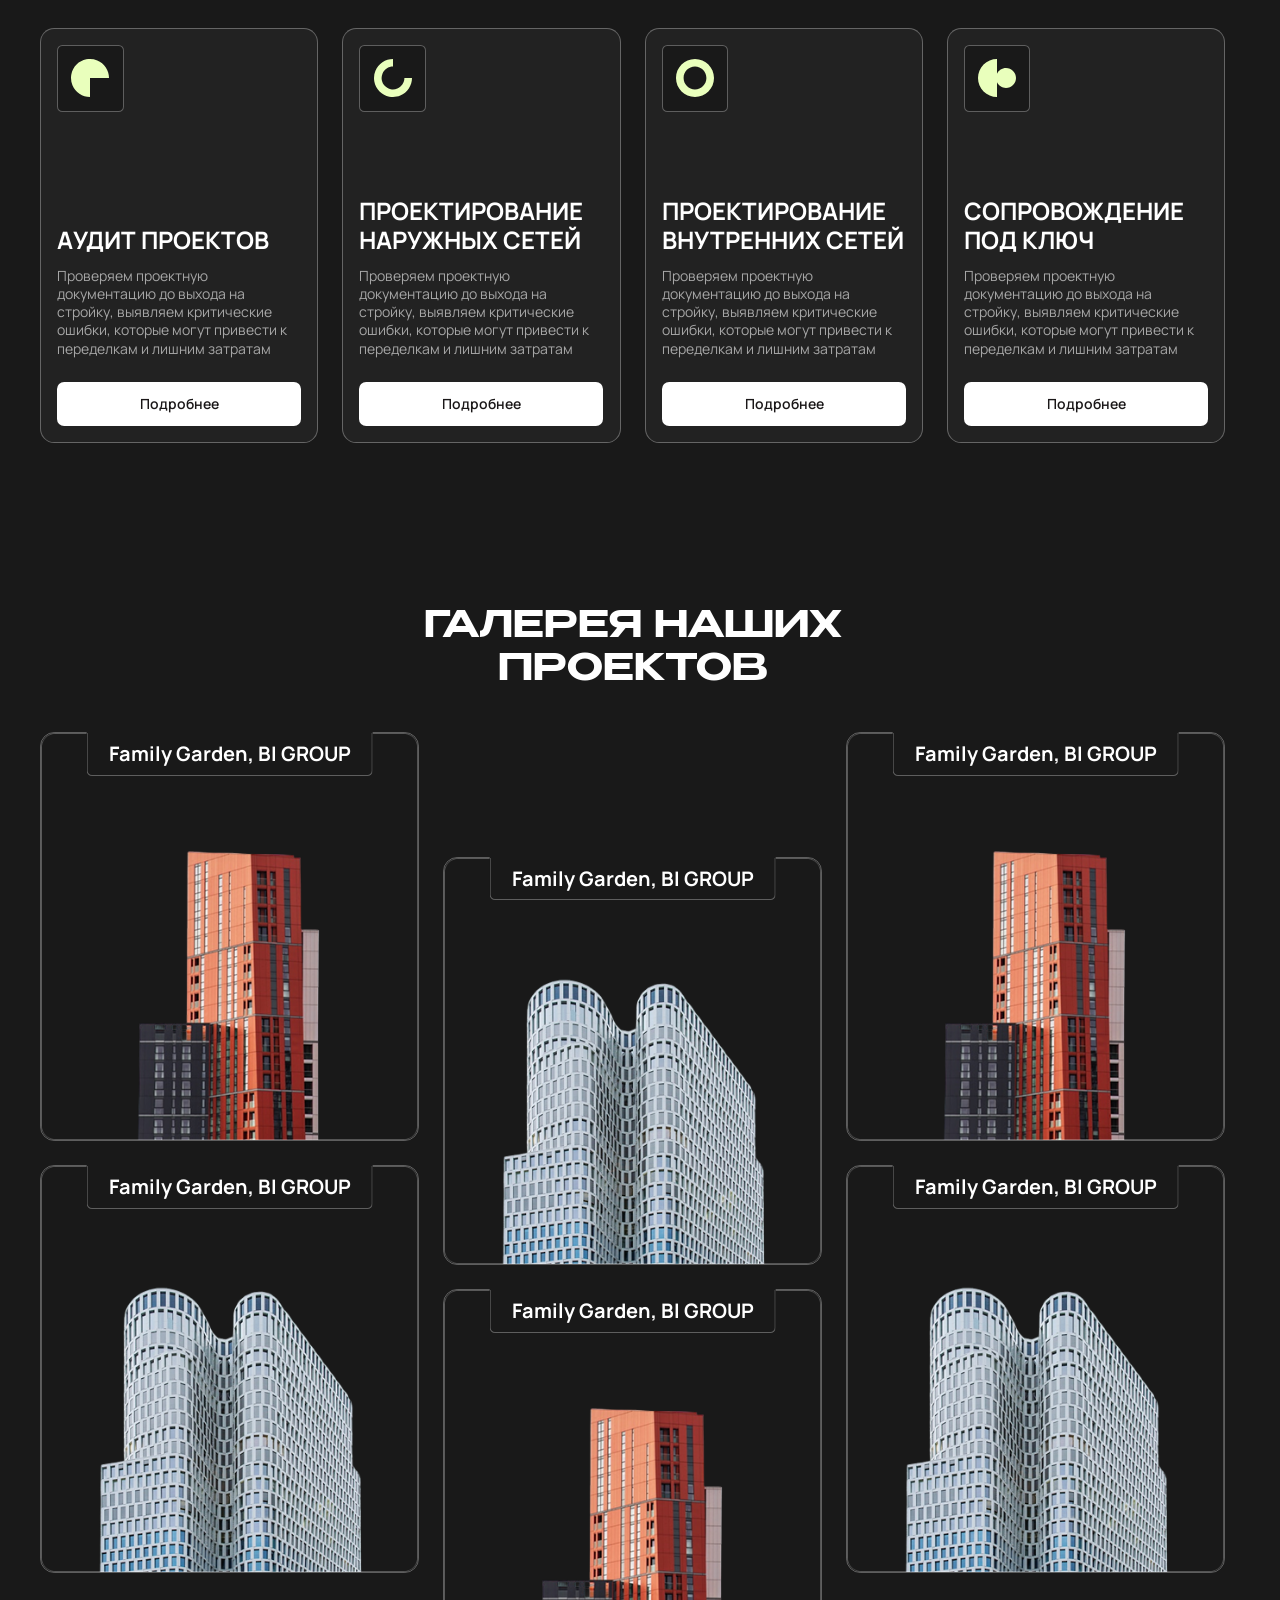
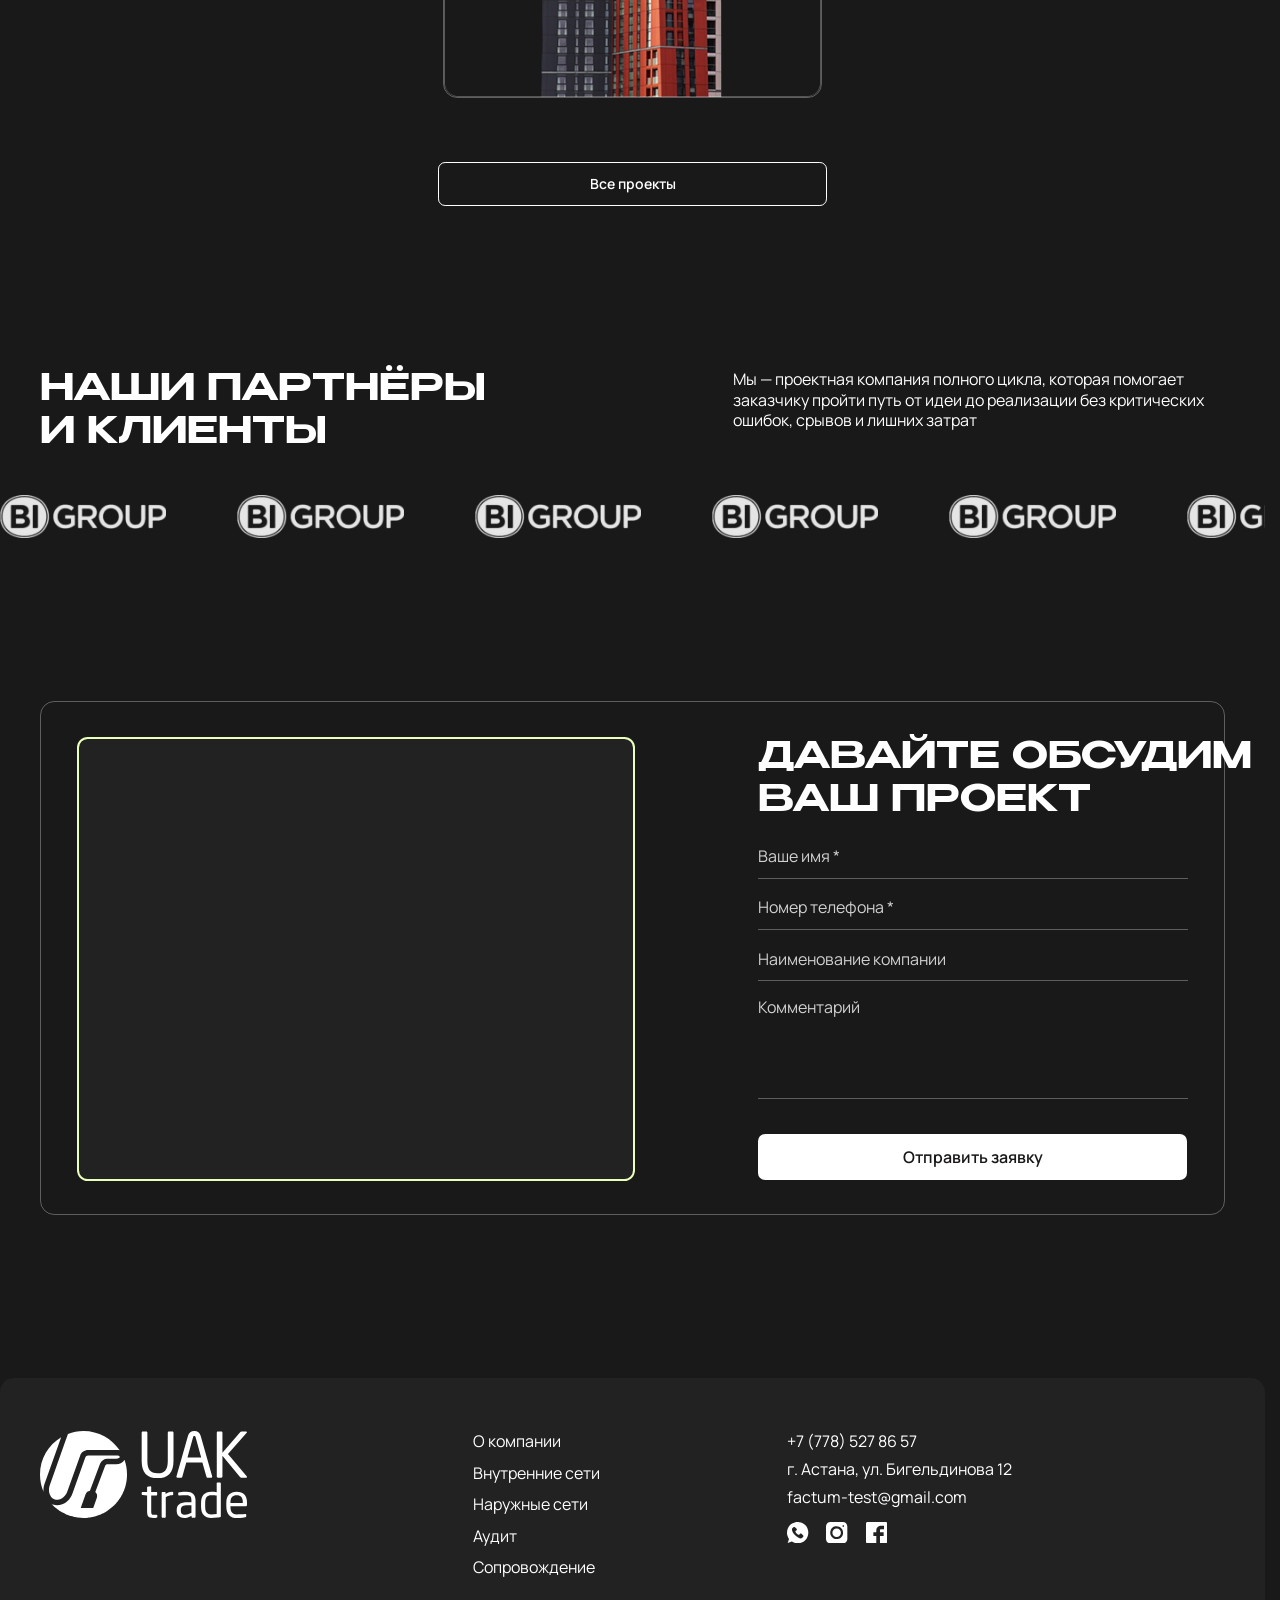
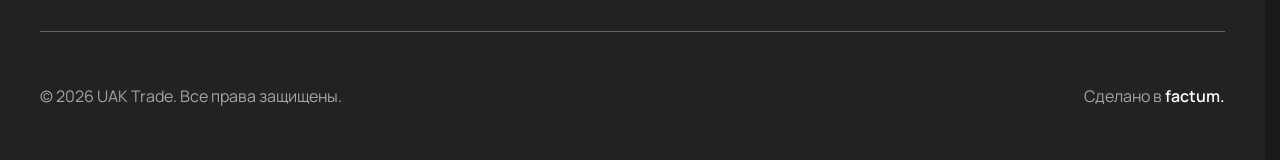
==== commit a664d323: "fix(uak): сертификаты открываются в fancybox по тапу (ручное открытие галереей), разворот шапки без " ====
--- a/index.html
+++ b/index.html
@@ -22,7 +22,7 @@
 
   <link rel="icon" type="image/png" sizes="32x32" href="assets/favicon/fav-32-dark.png" media="(prefers-color-scheme: dark)" />
 
-  <link rel="stylesheet" href="src/styles/main.css?v=139" />
+  <link rel="stylesheet" href="src/styles/main.css?v=140" />
 
   <script type="application/ld+json">
   {
@@ -412,6 +412,6 @@
   </div>
 
   <script src="assets/vendor/lenis.min.js"></script>
-  <script src="src/lib/main.js?v=7"></script>
+  <script src="src/lib/main.js?v=8"></script>
 </body>
 </html>
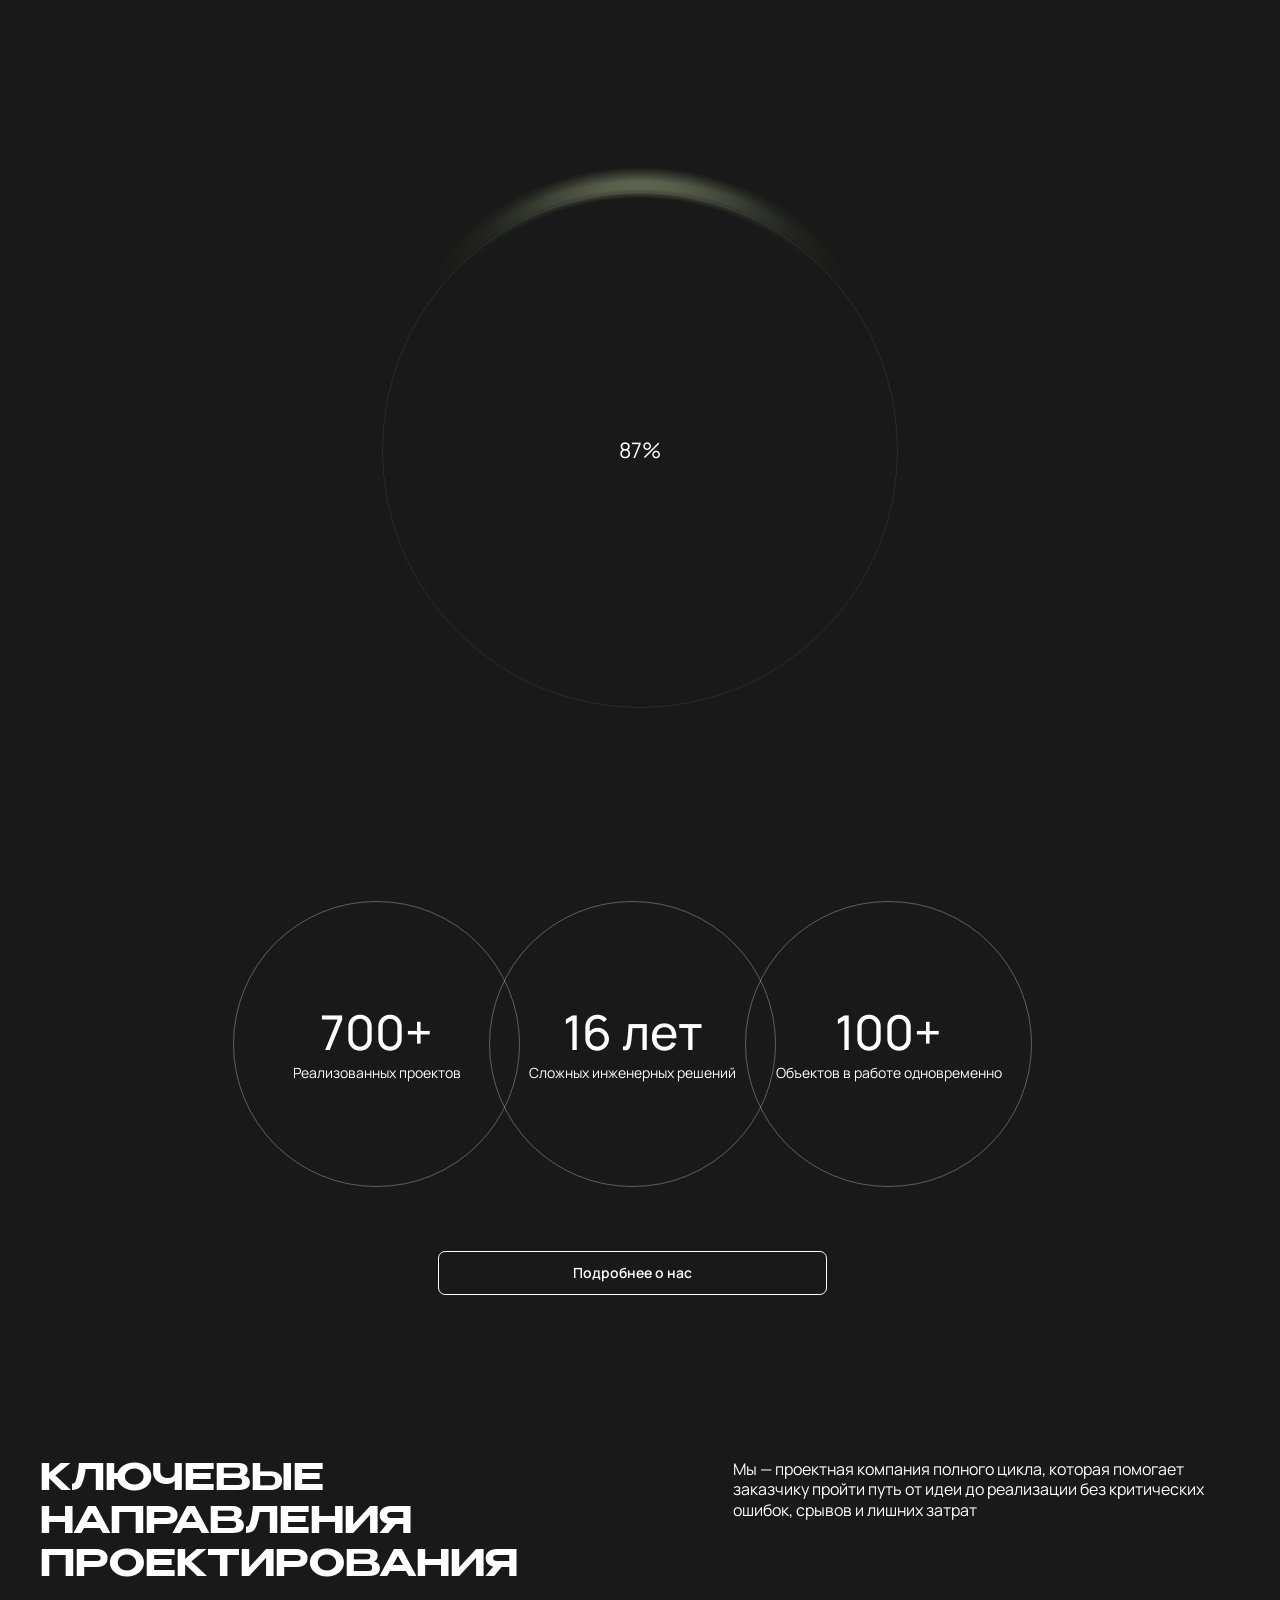
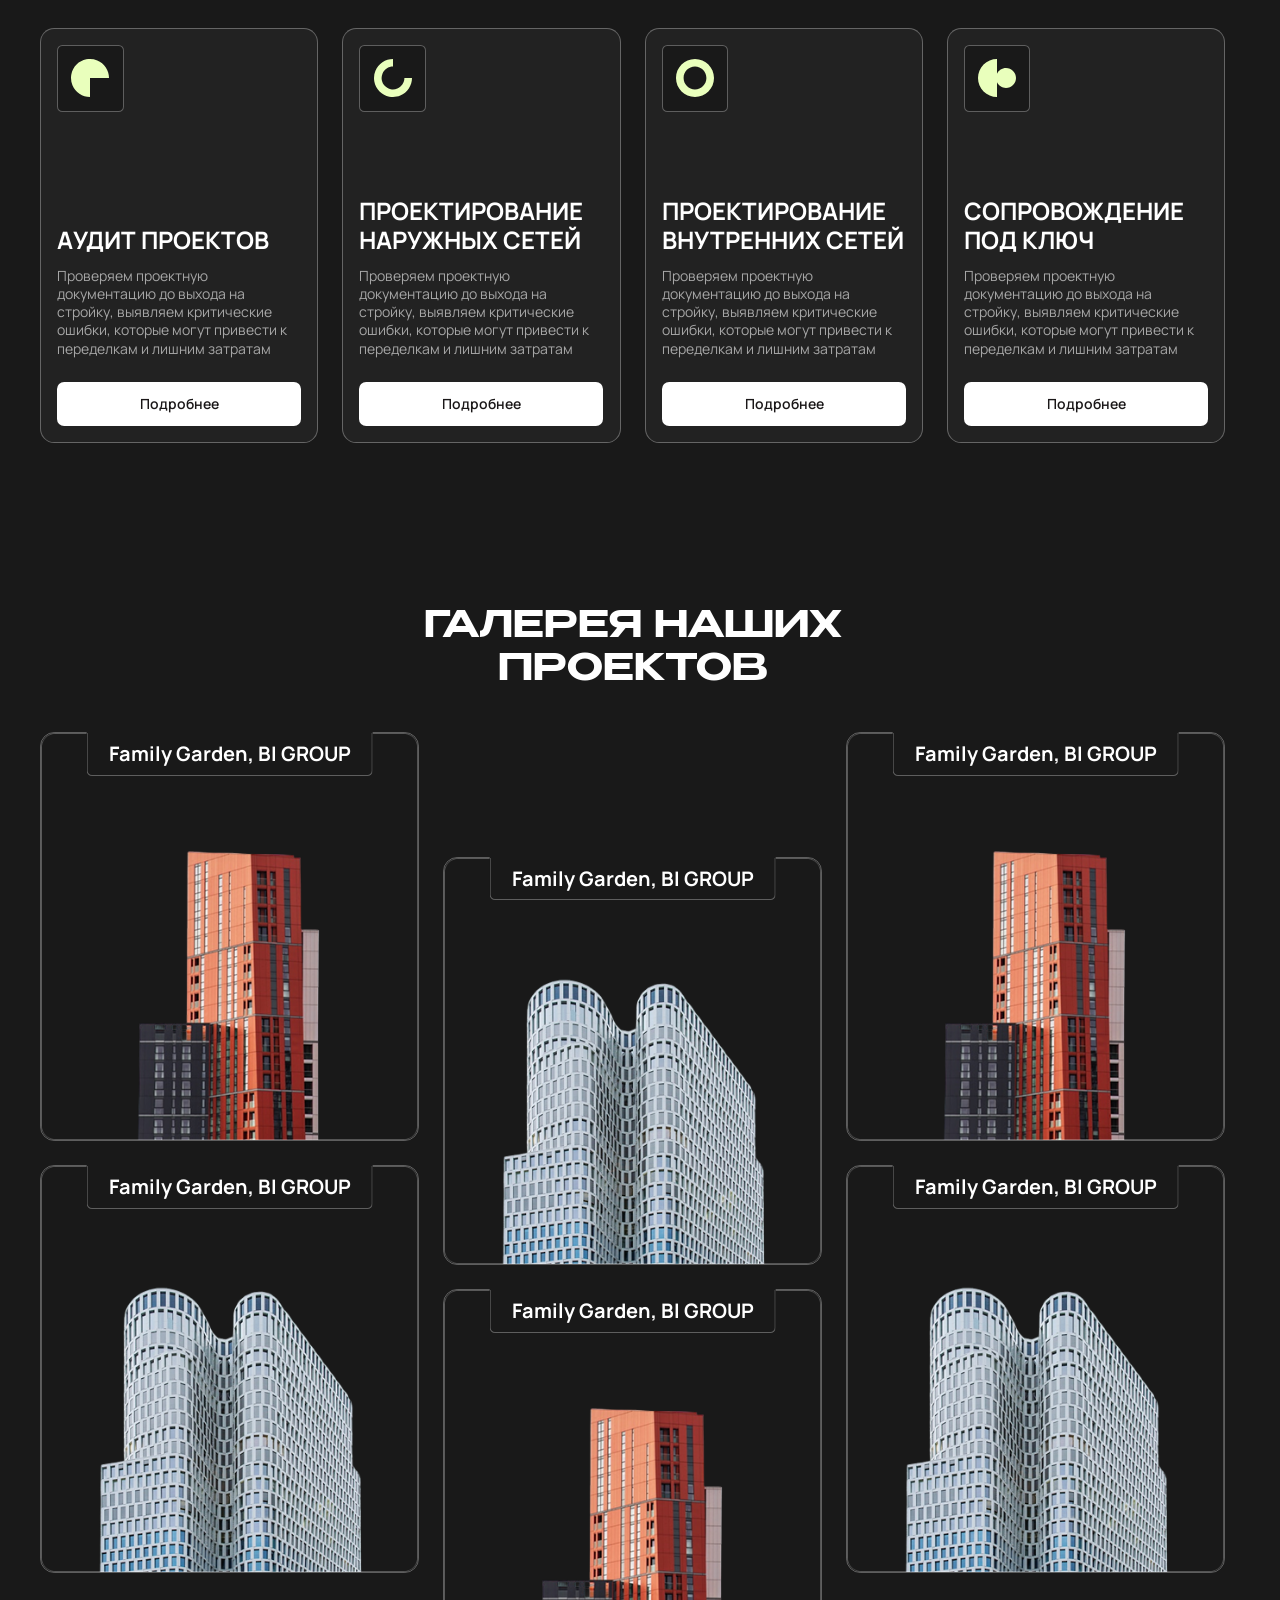
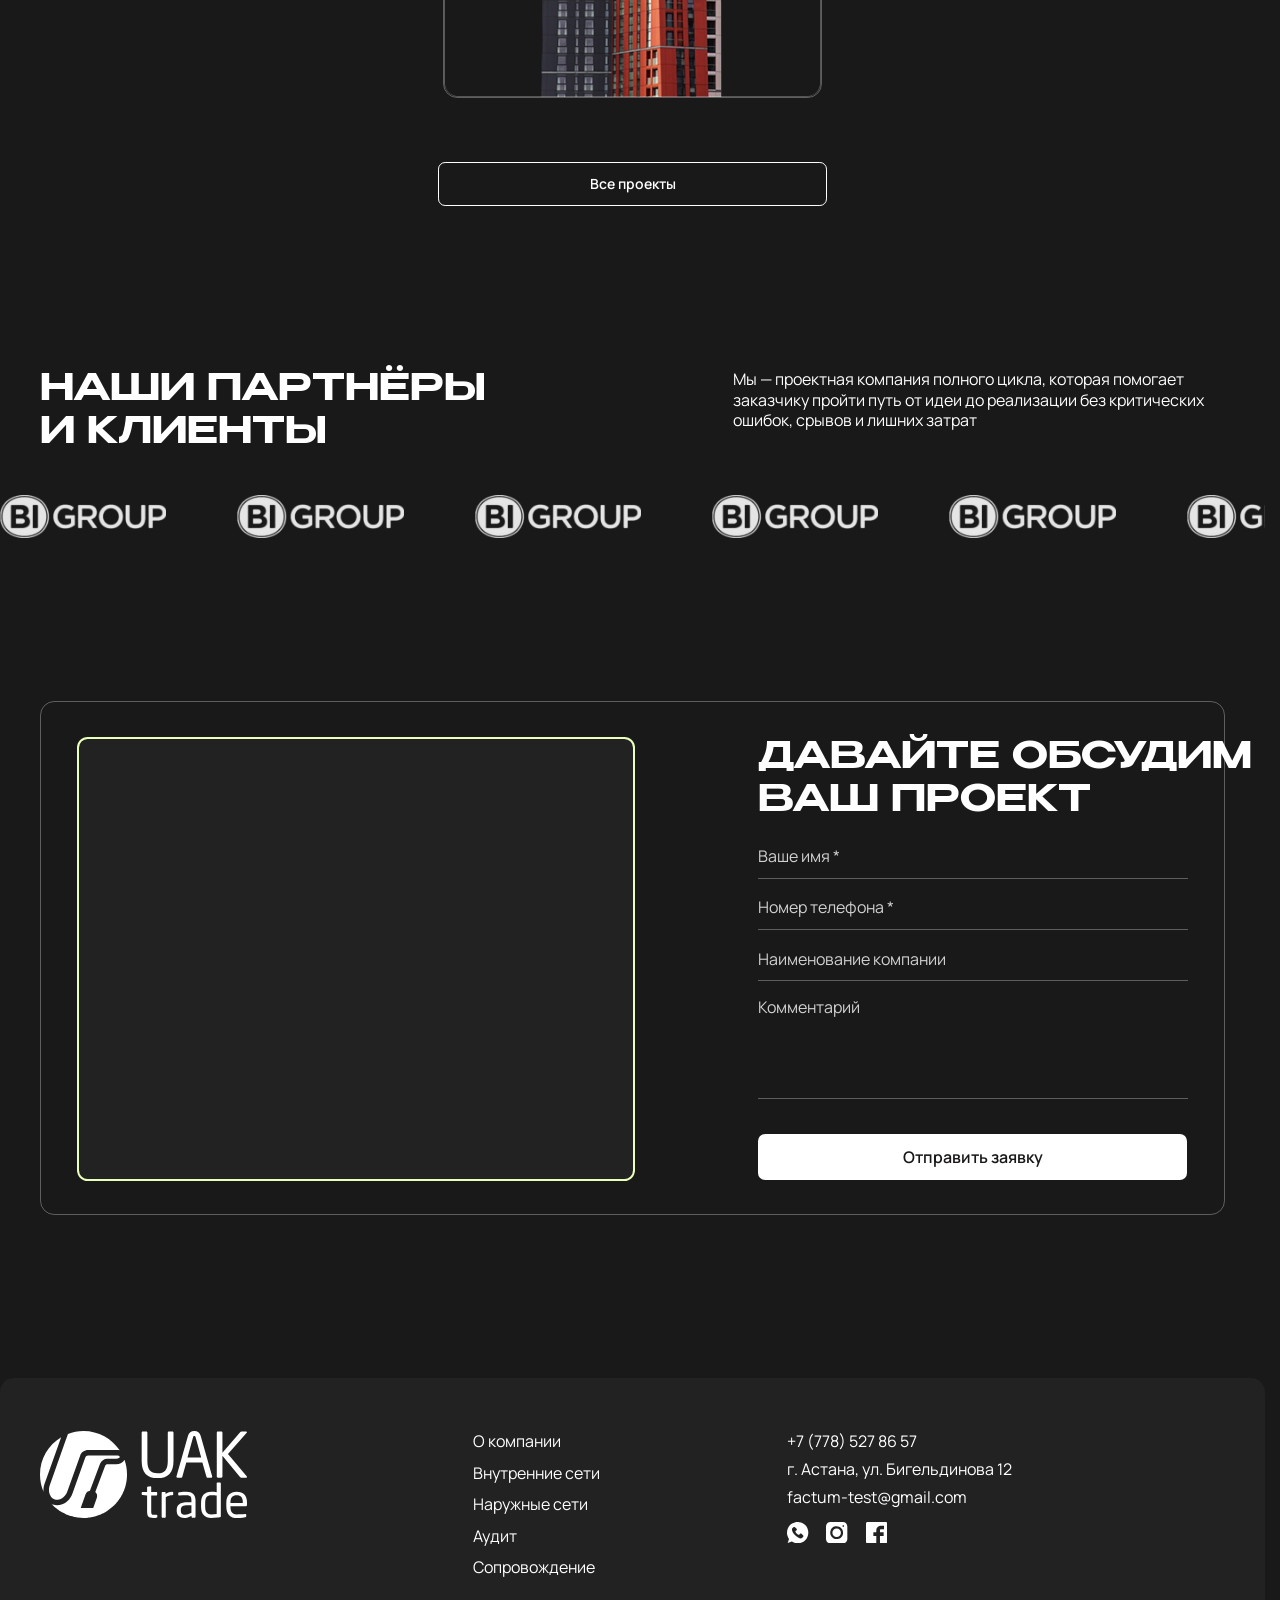
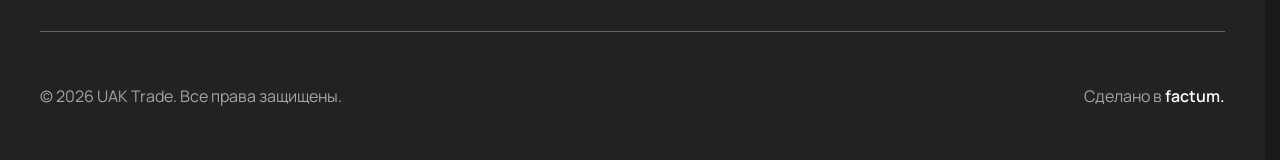
==== commit 1774068c: "fix(uak): разворот шапки по направлению скролла (без задержки), fancybox без сдвига контента, липкий" ====
--- a/index.html
+++ b/index.html
@@ -22,7 +22,7 @@
 
   <link rel="icon" type="image/png" sizes="32x32" href="assets/favicon/fav-32-dark.png" media="(prefers-color-scheme: dark)" />
 
-  <link rel="stylesheet" href="src/styles/main.css?v=140" />
+  <link rel="stylesheet" href="src/styles/main.css?v=141" />
 
   <script type="application/ld+json">
   {
@@ -412,6 +412,6 @@
   </div>
 
   <script src="assets/vendor/lenis.min.js"></script>
-  <script src="src/lib/main.js?v=8"></script>
+  <script src="src/lib/main.js?v=9"></script>
 </body>
 </html>
--- a/src/styles/main.css
+++ b/src/styles/main.css
@@ -16,7 +16,7 @@
    ============================================================================= */
 @import url("vars.css?v=2");
 @import url("fonts.css?v=2");
-@import url("global.css?v=7");
+@import url("global.css?v=8");
 @import url("header.css?v=8");
 @import url("footer.css?v=7");
 @import url("style.css?v=42");
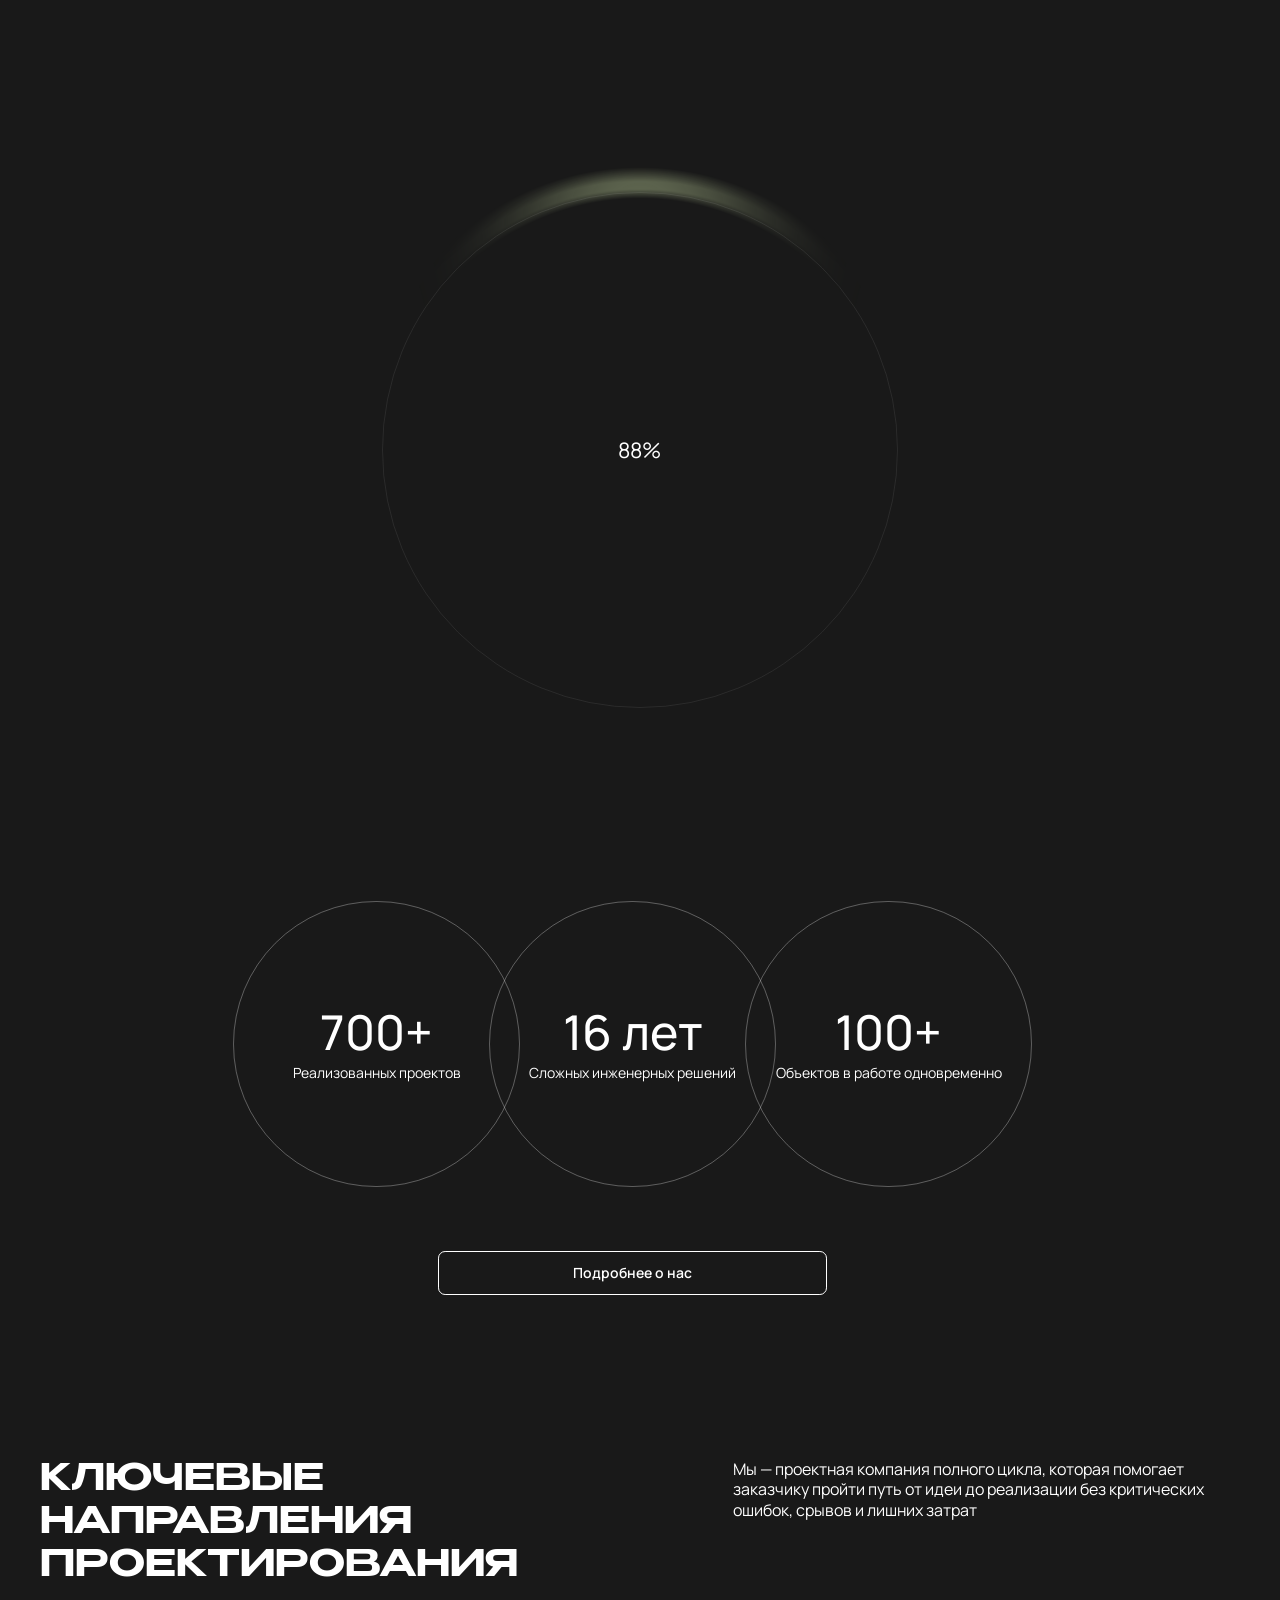
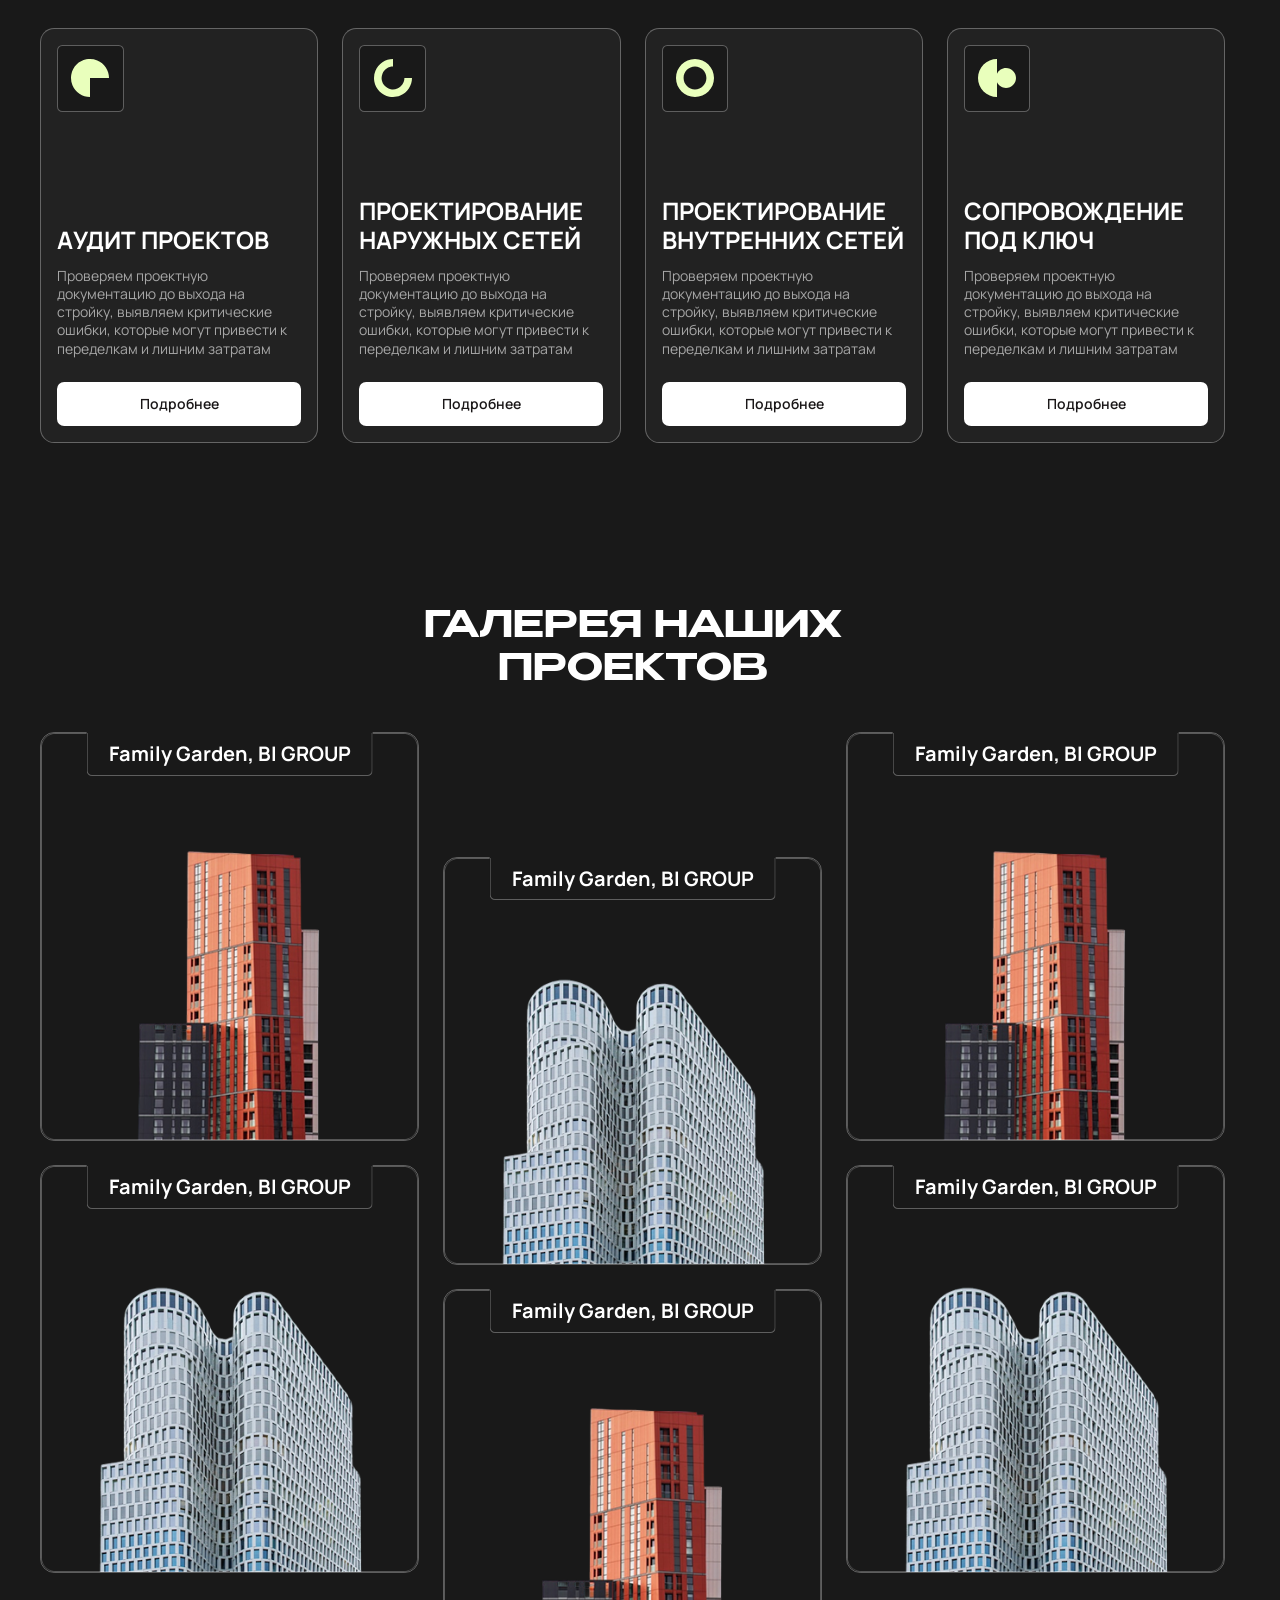
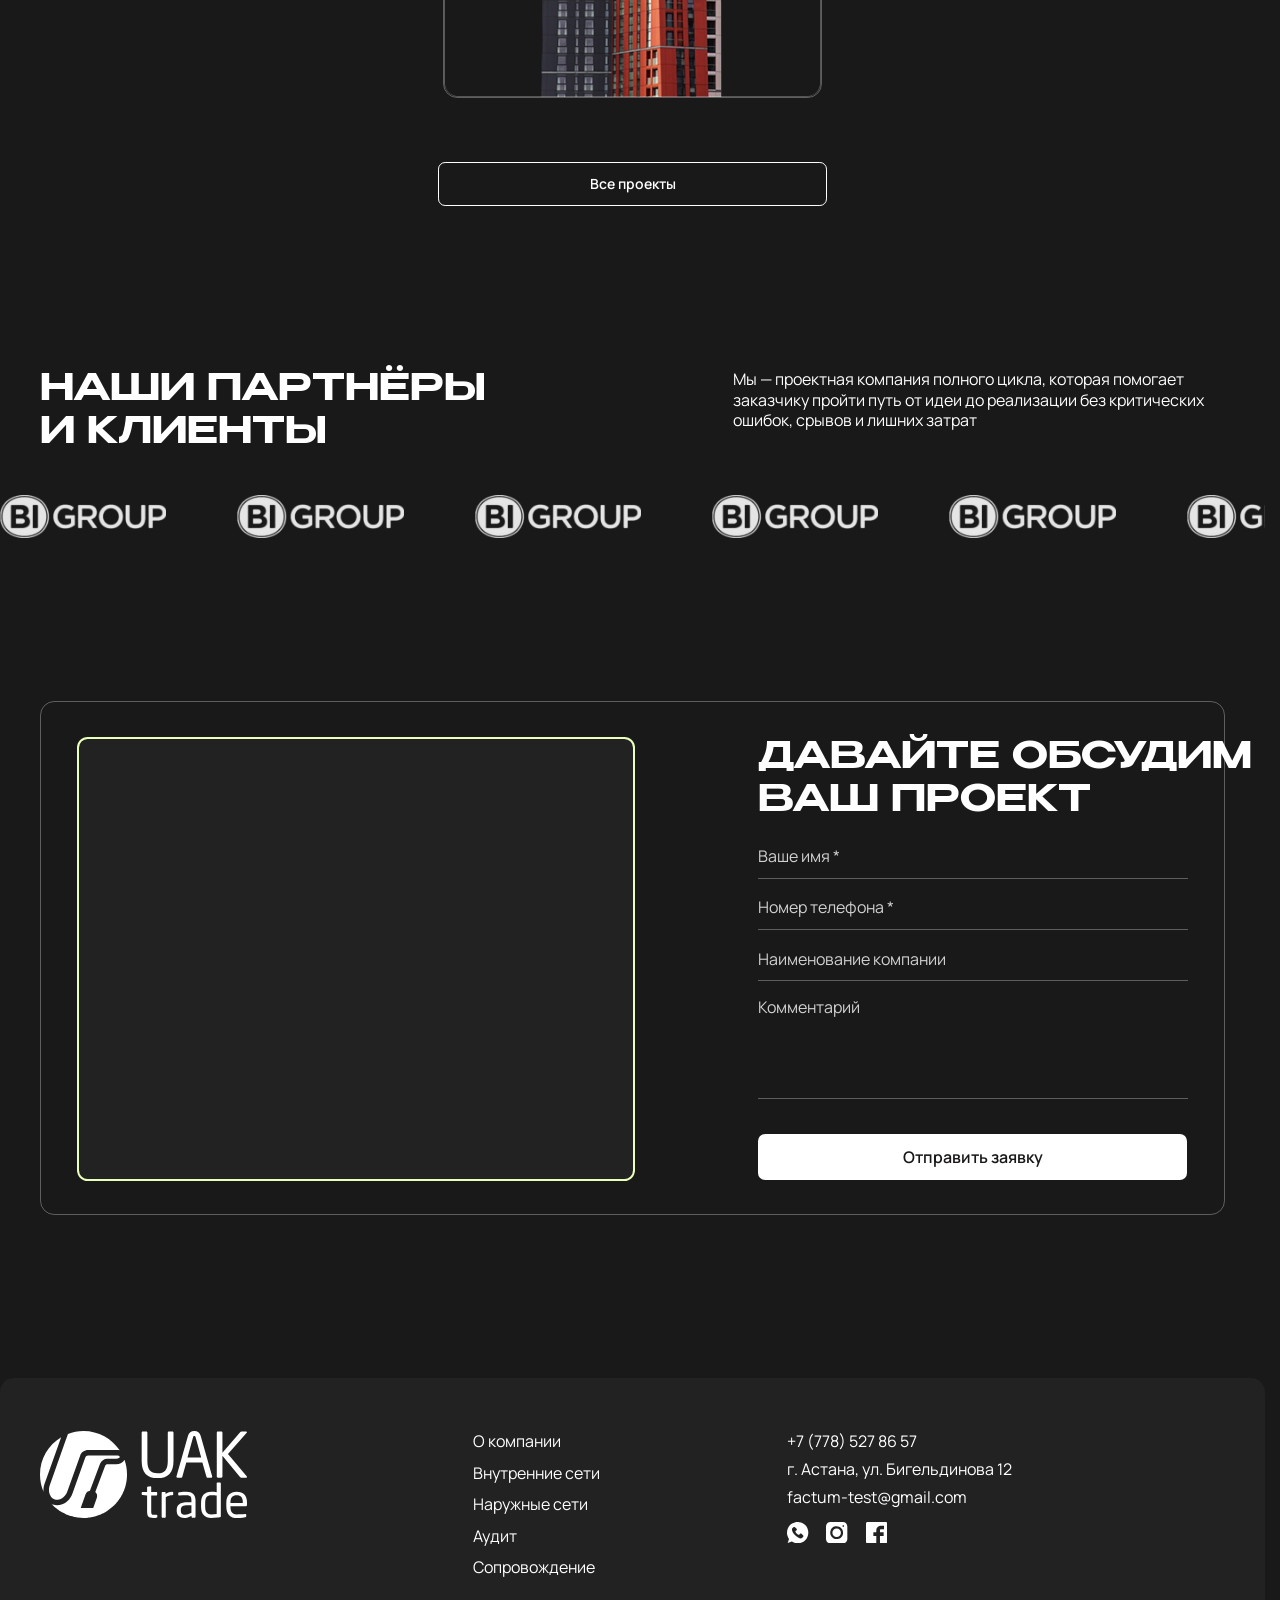
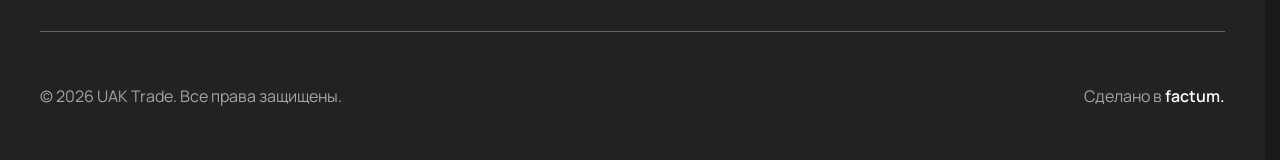
==== commit 3f8cf72a: "fix(uak): шапка разворачивается в зоне 230px до верха, а не при любом скролле вверх" ====
--- a/index.html
+++ b/index.html
@@ -412,6 +412,6 @@
   </div>
 
   <script src="assets/vendor/lenis.min.js"></script>
-  <script src="src/lib/main.js?v=9"></script>
+  <script src="src/lib/main.js?v=10"></script>
 </body>
 </html>
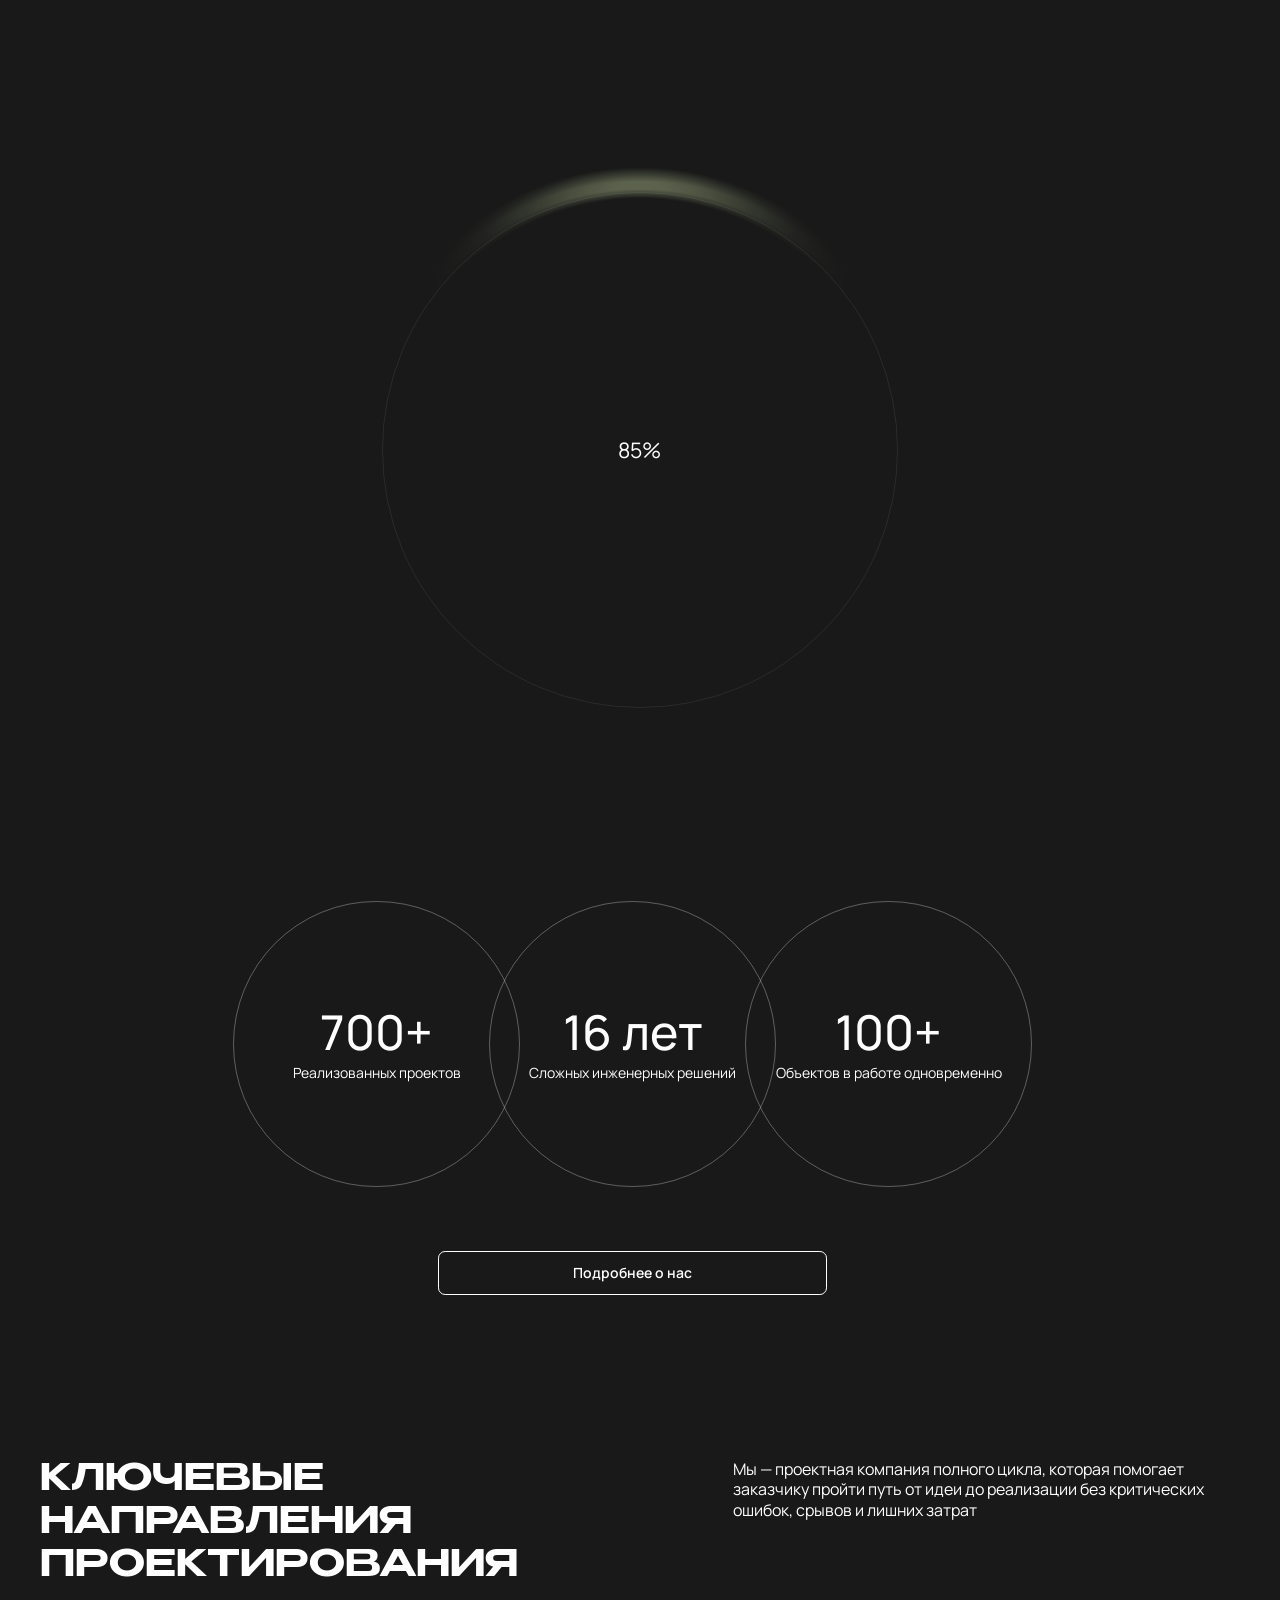
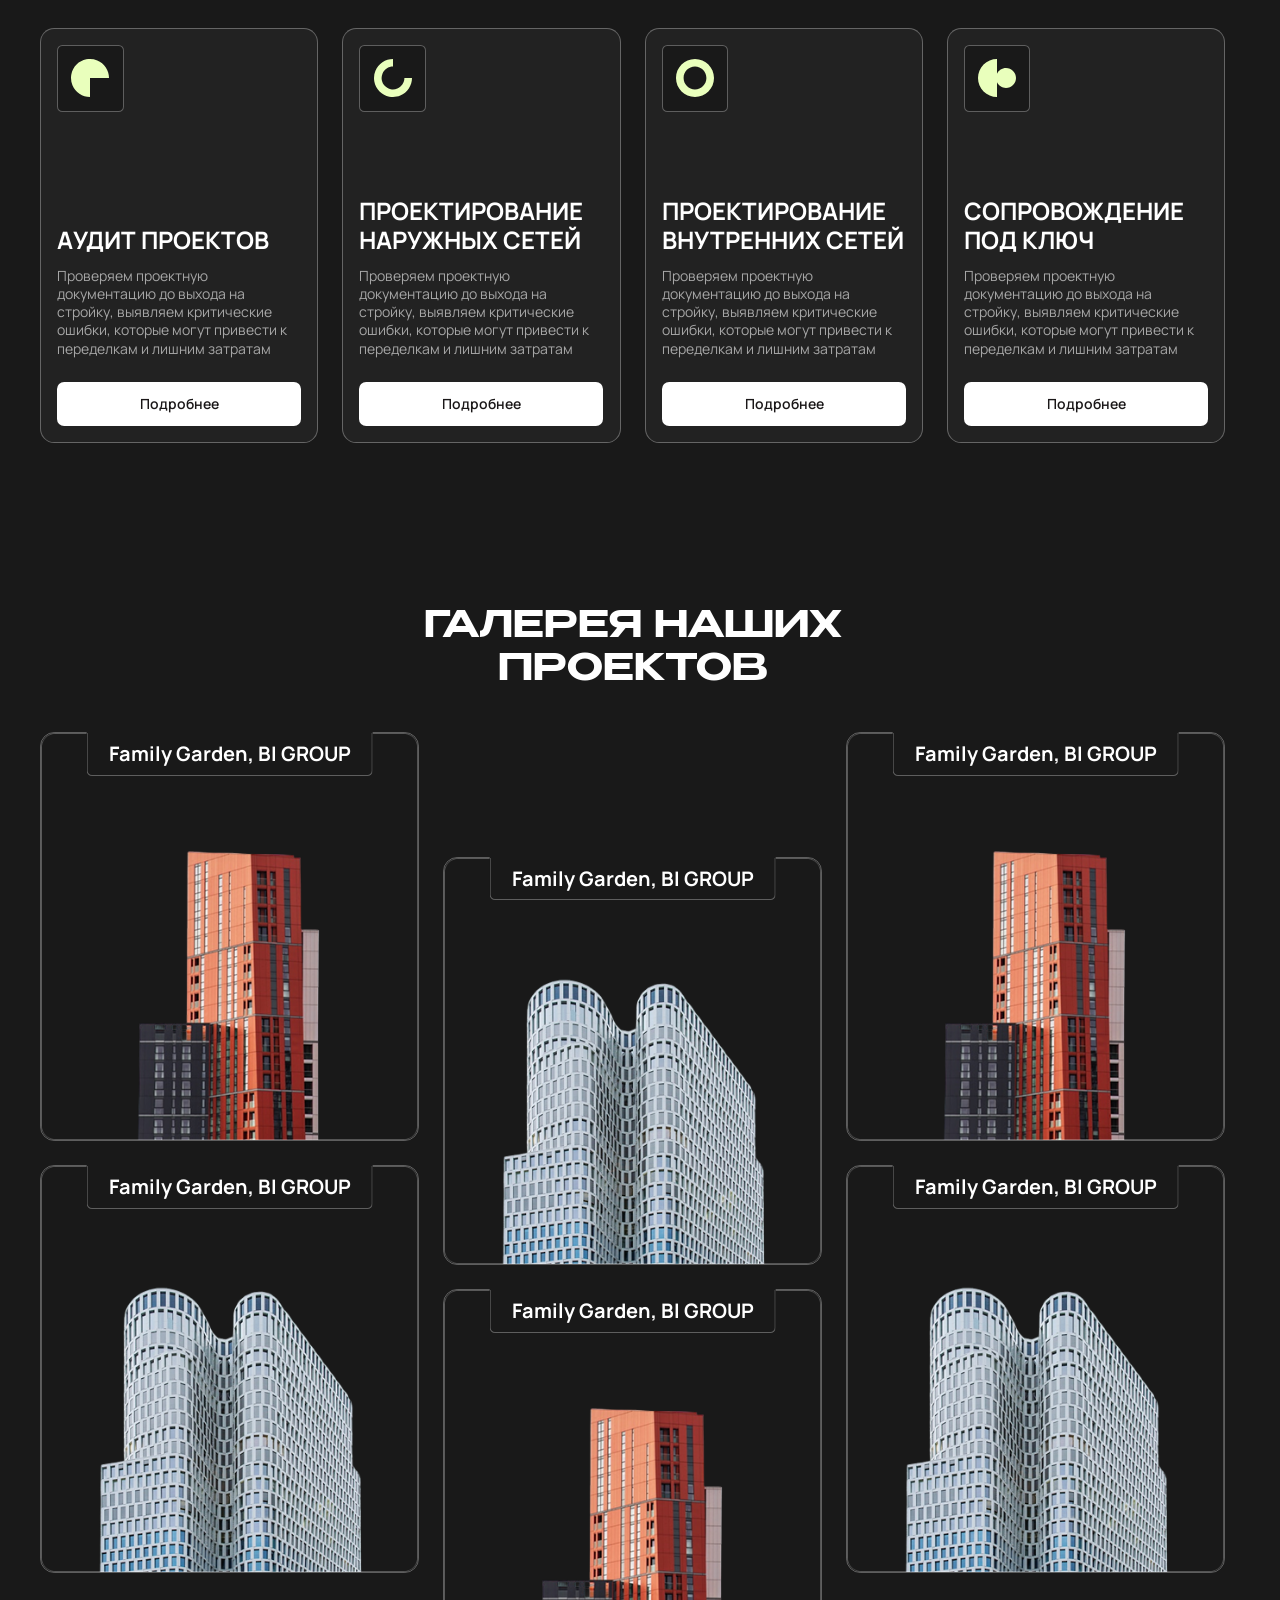
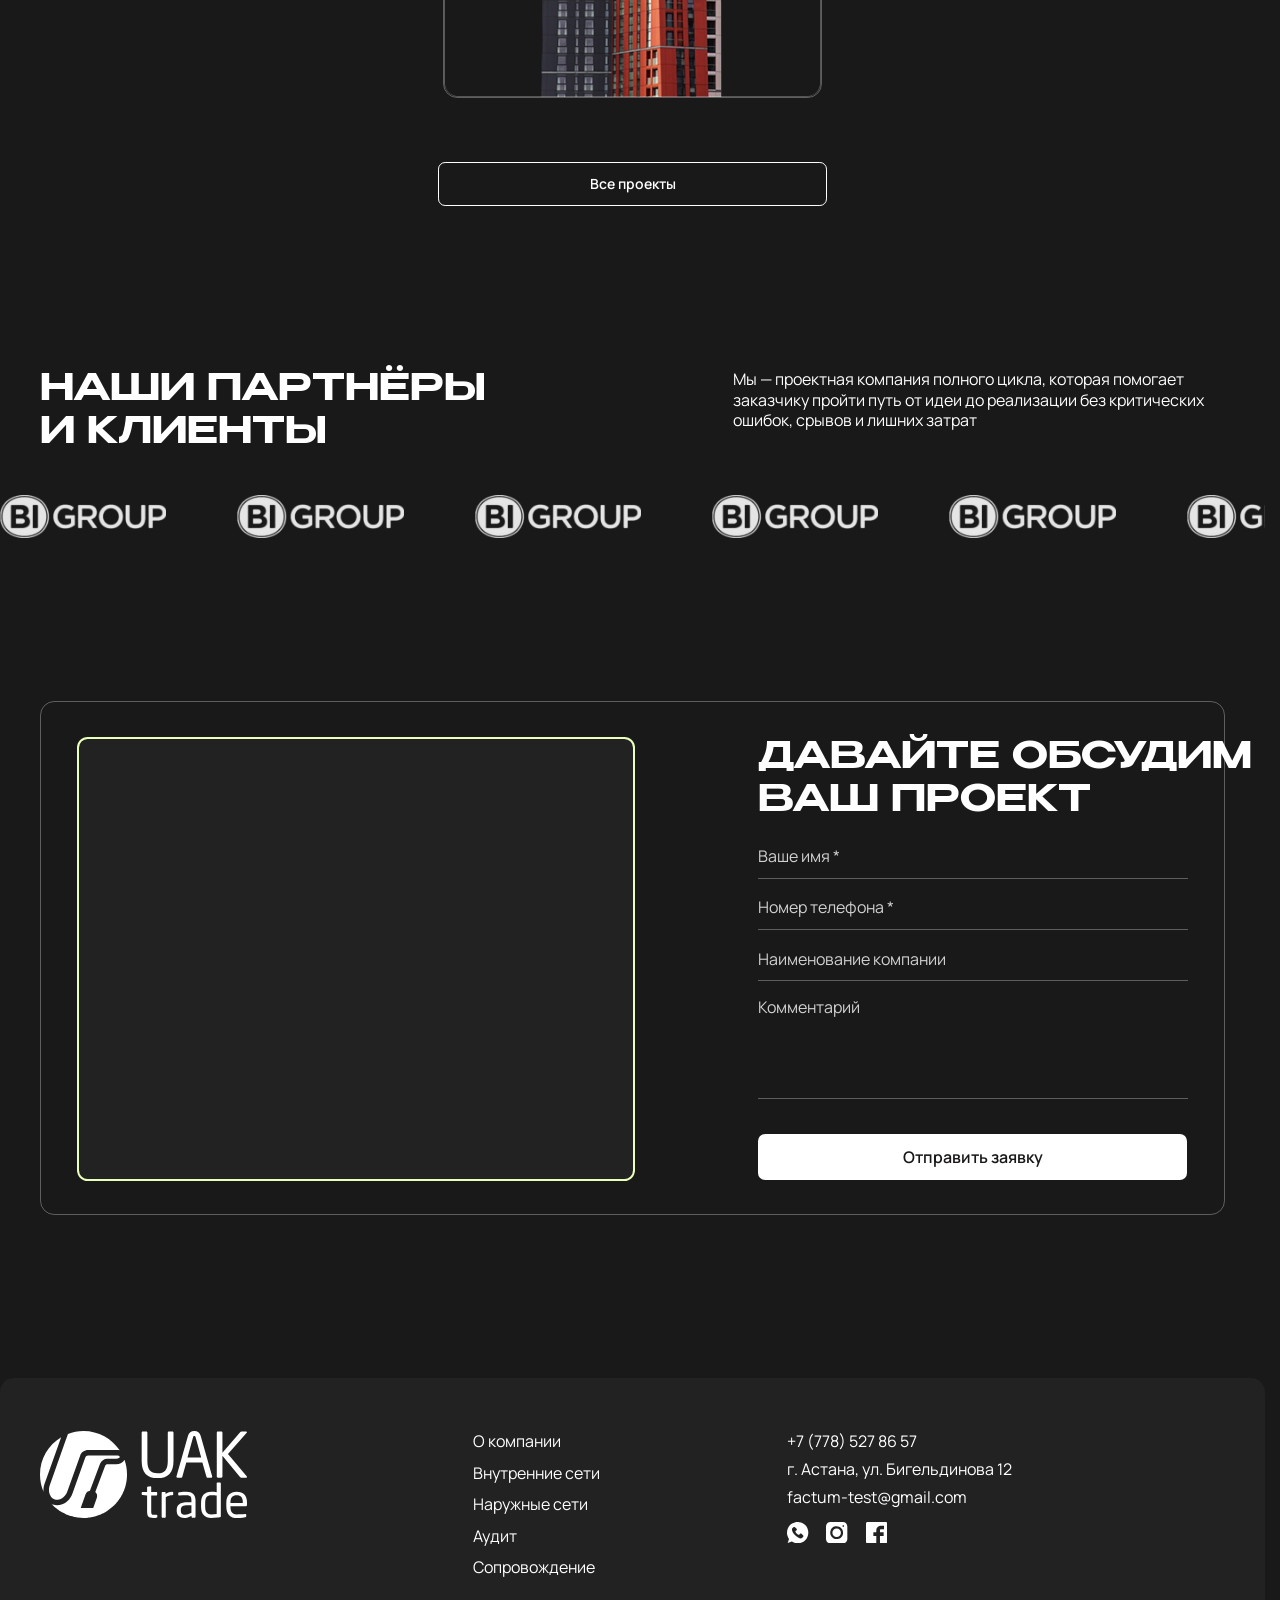
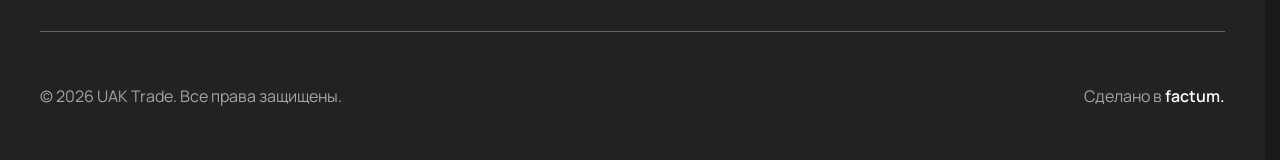
==== commit 5279d4ce: "fix(uak): зона разворота шапки 160px до верха" ====
--- a/index.html
+++ b/index.html
@@ -412,6 +412,6 @@
   </div>
 
   <script src="assets/vendor/lenis.min.js"></script>
-  <script src="src/lib/main.js?v=10"></script>
+  <script src="src/lib/main.js?v=11"></script>
 </body>
 </html>
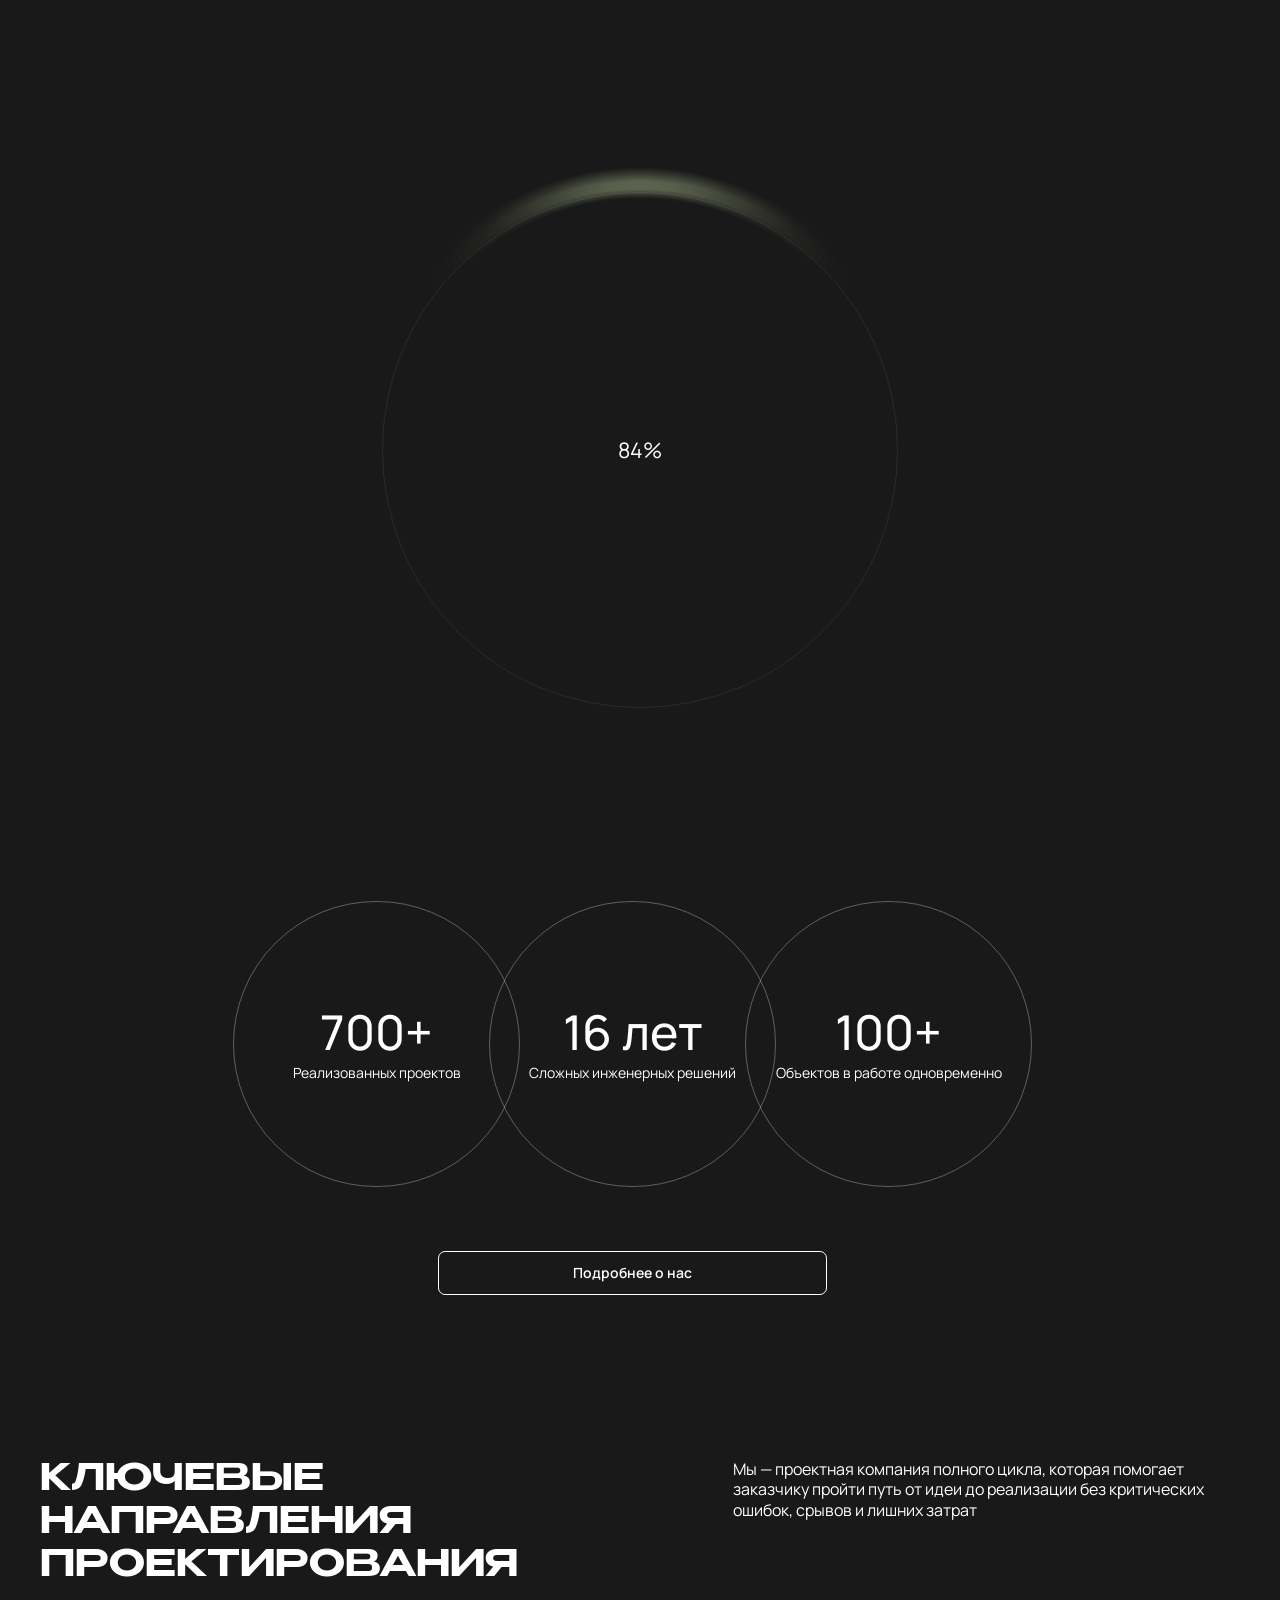
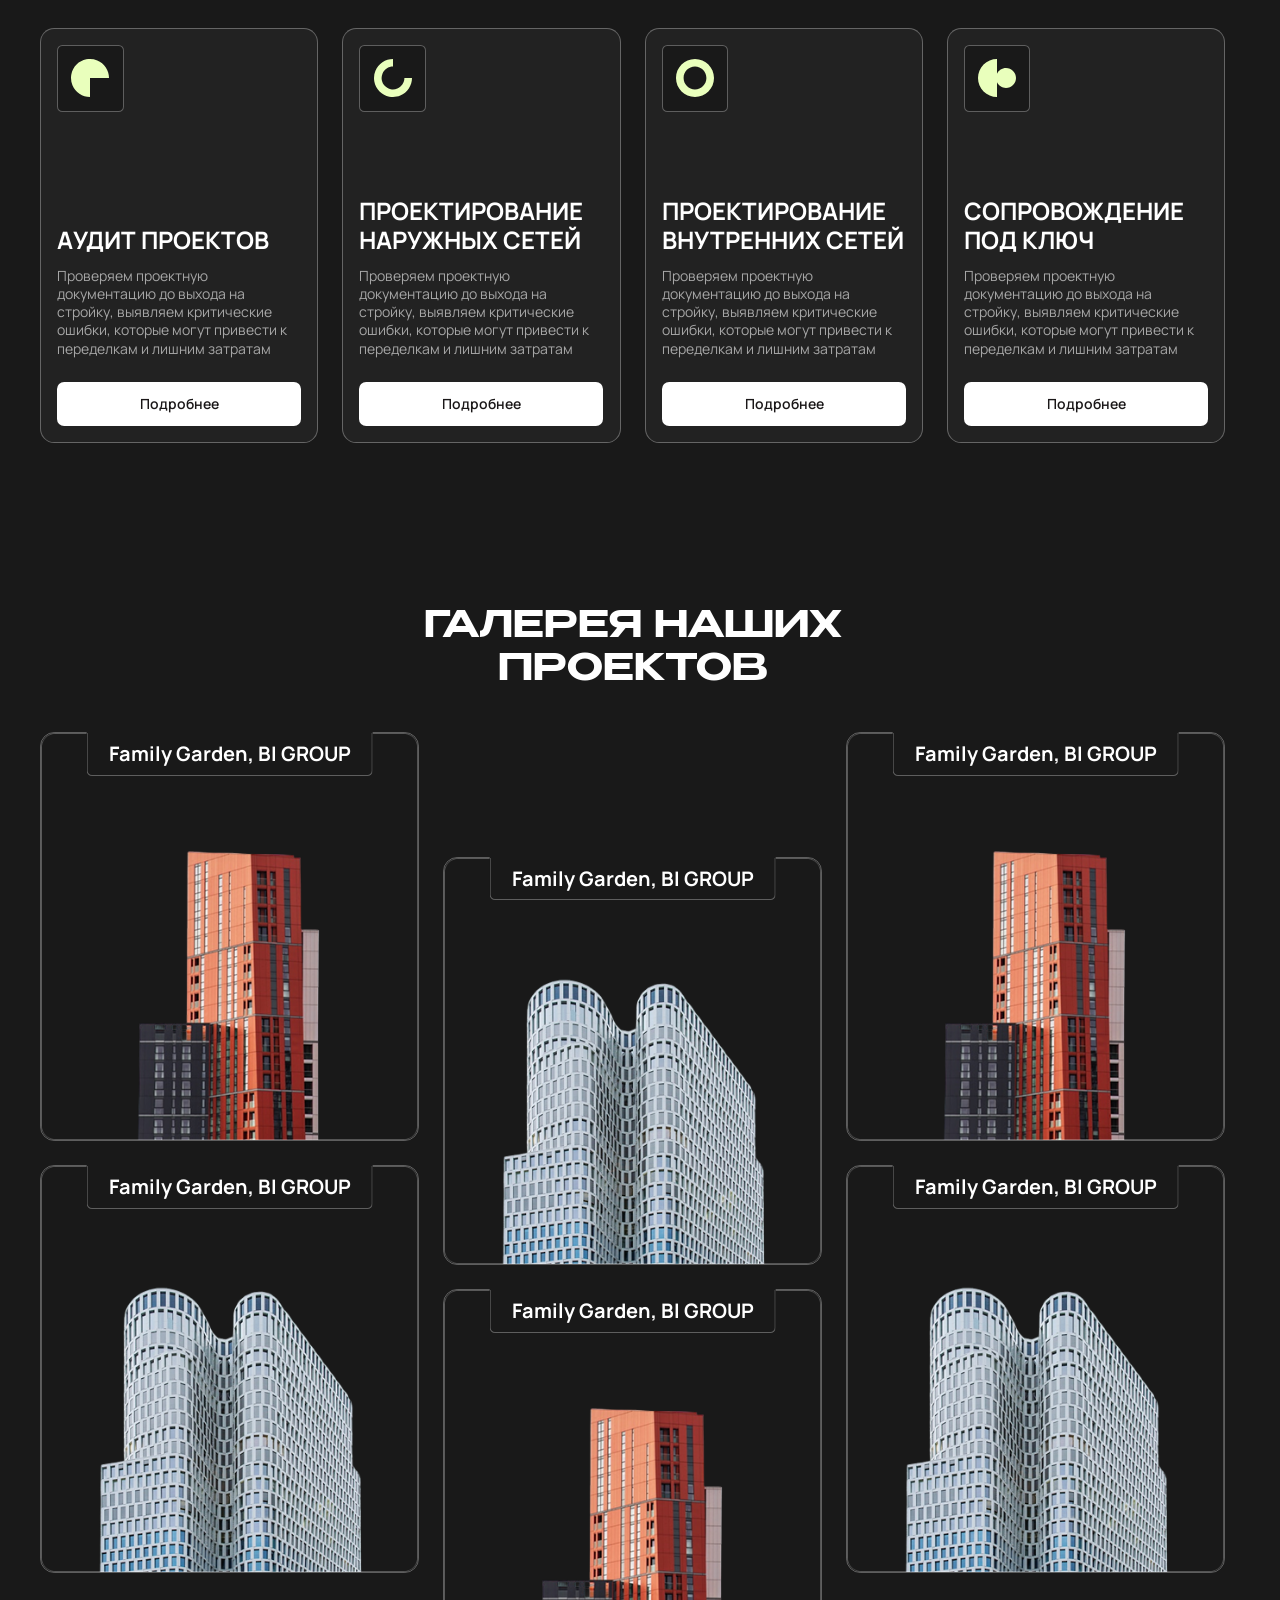
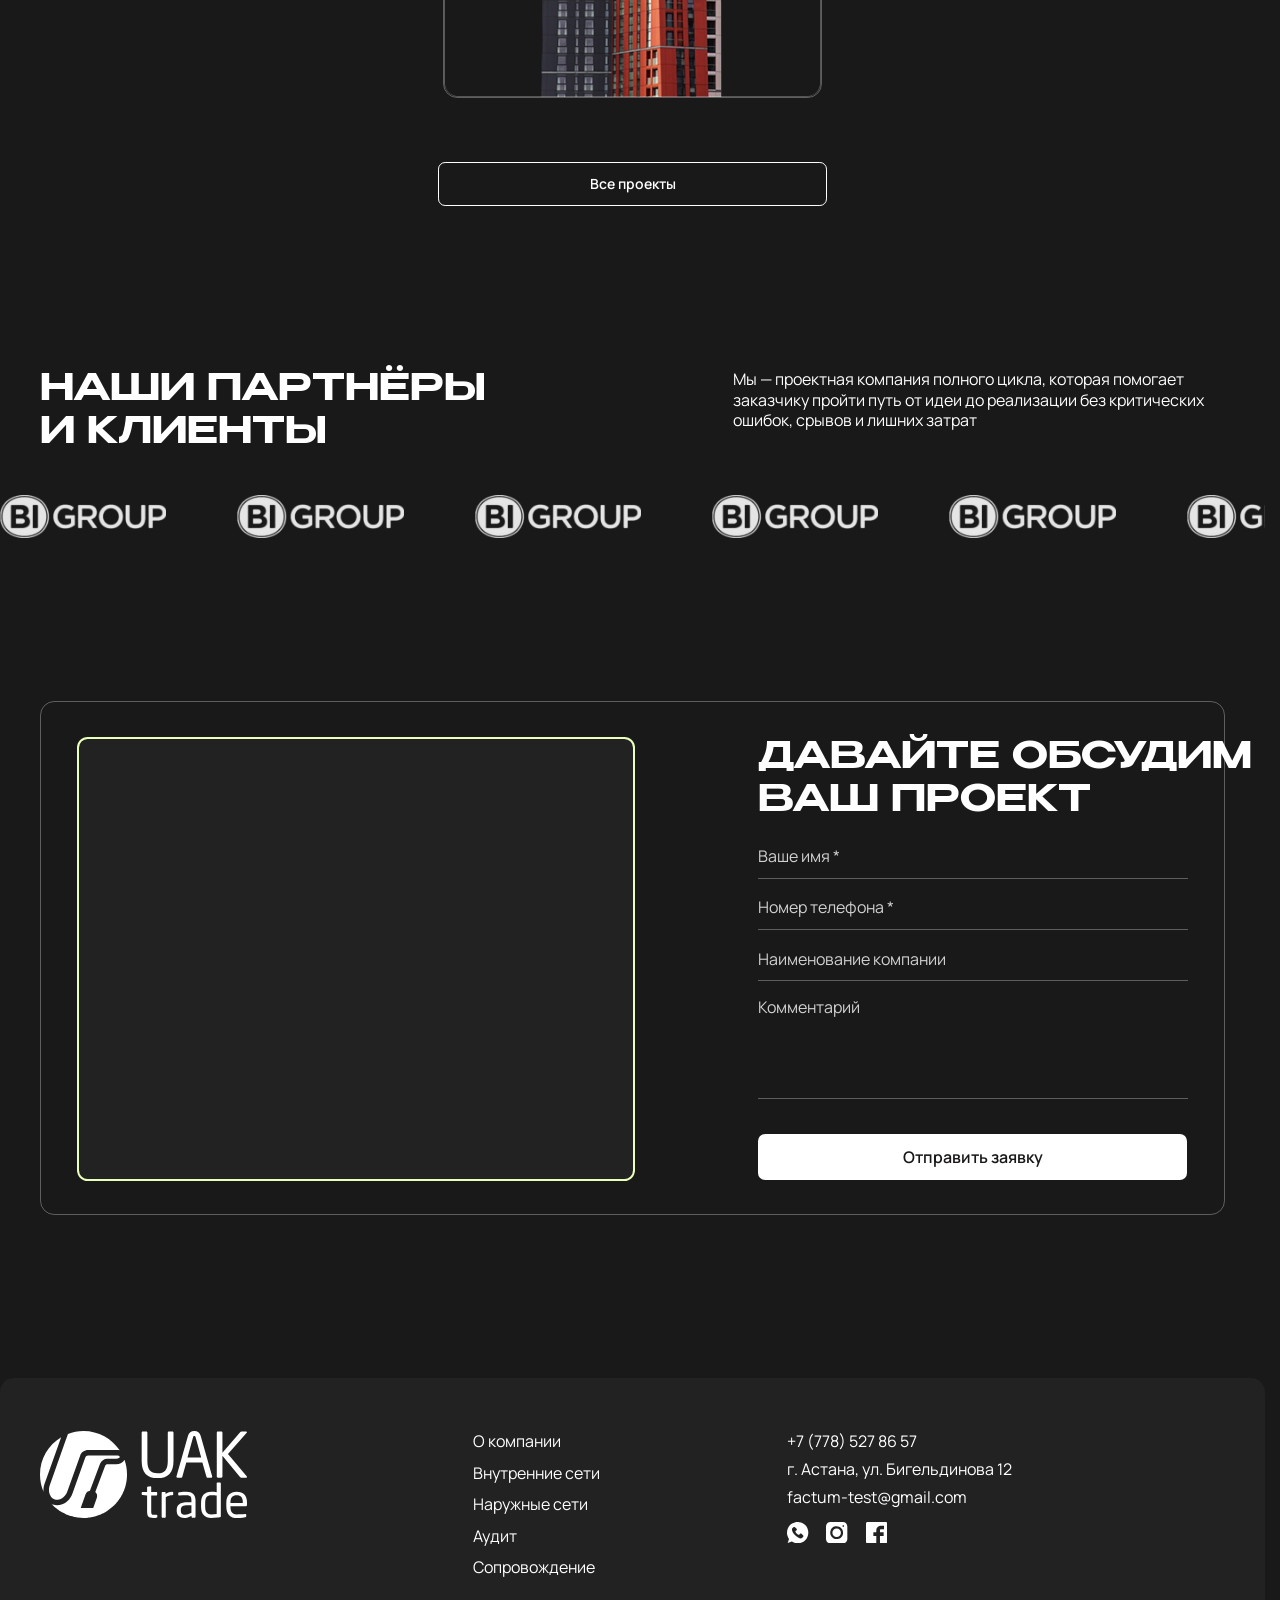
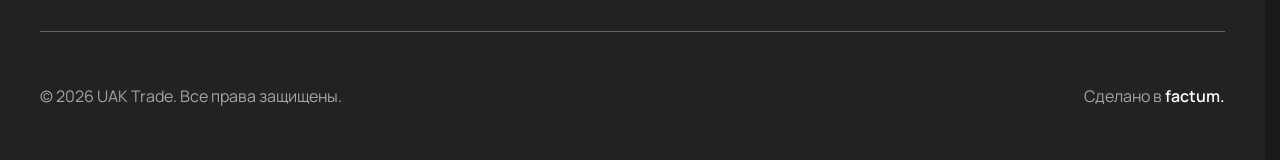
==== commit c866aef6: "chore(uak): убраны HTML-комментарии со всех страниц; зона разворота шапки 100px" ====
--- a/index.html
+++ b/index.html
@@ -7,14 +7,12 @@
   <meta name="description" content="UAK Trade — проектная компания полного цикла: аудит проектов, проектирование наружных и внутренних сетей, сопровождение под ключ." />
   <link rel="canonical" href="https://uaktrade.kz/" />
 
-  <!-- Open Graph -->
   <meta property="og:type" content="website" />
   <meta property="og:url" content="https://uaktrade.kz/" />
   <meta property="og:title" content="UAK Trade — инженерное проектирование полного цикла" />
   <meta property="og:description" content="Проектная компания полного цикла: аудит, наружные и внутренние сети, сопровождение под ключ." />
   <meta property="og:locale" content="ru_RU" />
 
-  <!-- Manrope самохостится через @font-face в main.css; предзагрузка ключевых начертаний -->
   <link rel="preload" as="font" type="font/woff2" href="assets/fonts/manrope-cyrillic-600.woff2" crossorigin />
   <link rel="preload" as="font" type="font/woff2" href="assets/fonts/manrope-cyrillic-400.woff2" crossorigin />
 
@@ -37,7 +35,6 @@
 </head>
 <body>
 
-  <!-- ===================== ПРЕЛОАДЕР (десктоп) ===================== -->
   <div class="preloader" data-preloader role="status" aria-live="polite" aria-label="Загрузка сайта">
     <div class="preloader__stage">
       <span class="preloader__glow" aria-hidden="true"></span>
@@ -46,7 +43,6 @@
     </div>
   </div>
 
-  <!-- ============================ ШАПКА ============================ -->
   <header class="header" data-header>
     <div class="container header__inner">
       <a class="header__logo" href="index.html" aria-label="UAK Trade — на главную">
@@ -65,7 +61,6 @@
         </button>
       </div>
 
-      <!-- Меню-модалка — внутри header__inner (right:0 от контейнера) -->
       <div class="menu" id="menu" data-menu aria-label="Меню">
         <nav class="menu__nav" aria-label="Основная навигация">
           <a class="menu__item" href="about.html"><span>О компании</span><svg class="menu__arrow" viewBox="0 0 14 14" fill="none" aria-hidden="true"><path d="M1 7h12M8 2l5 5-5 5" stroke="currentColor" stroke-width="1.6" stroke-linecap="round" stroke-linejoin="round"/></svg></a>
@@ -91,7 +86,6 @@
   </header>
 
 
-  <!-- ============================= HERO =========================== -->
   <main>
   <section class="hero-home">
     <div class="container">
@@ -108,7 +102,6 @@
     </div>
   </section>
 
-  <!-- ================= О КОМПАНИИ / ЦИФРЫ (кольца) ================ -->
   <section class="section about-intro">
     <div class="container">
       <h2 class="about-intro__title">Мы — проектная компания полного цикла</h2>
@@ -134,7 +127,6 @@
     </div>
   </section>
 
-  <!-- ============ КЛЮЧЕВЫЕ НАПРАВЛЕНИЯ (услуги) ============ -->
   <section class="section services">
     <div class="container">
       <div class="services__head">
@@ -190,14 +182,10 @@
     </div>
   </section>
 
-  <!-- ================== ГАЛЕРЕЯ ПРОЕКТОВ ================== -->
   <section class="section proj">
     <div class="container">
       <h2 class="proj__title">Галерея наших проектов</h2>
 
-      <!-- Вывод: десктоп — 6 карточек, мобилка — 3 (лишние помечены .proj-card--m-hide).
-           WP: цикл WP_Query по CPT «project»; posts_per_page=6, на мобиле первые 3 —
-           класс --m-hide навешивать начиная с 4-й карточки в шаблоне. -->
       <div class="proj__gallery">
         <div class="proj__col">
           <figure class="proj-card">
@@ -245,7 +233,6 @@
     </div>
   </section>
 
-  <!-- ================= НАШИ ПАРТНЁРЫ (бегущая строка) ================= -->
   <section class="section ticker">
     <div class="container ticker__head">
       <h2 class="ticker__title">Наши партнёры и клиенты</h2>
@@ -292,7 +279,6 @@
     </div>
   </section>
 
-  <!-- ========================= CTA-ФОРМА ========================= -->
   <section class="section">
     <div class="container">
       <div class="cta">
@@ -330,7 +316,6 @@
 
   </main>
 
-  <!-- ============================ ФУТЕР =========================== -->
   <footer class="footer">
     <div class="container">
       <div class="footer__grid">
@@ -412,6 +397,6 @@
   </div>
 
   <script src="assets/vendor/lenis.min.js"></script>
-  <script src="src/lib/main.js?v=11"></script>
+  <script src="src/lib/main.js?v=12"></script>
 </body>
 </html>
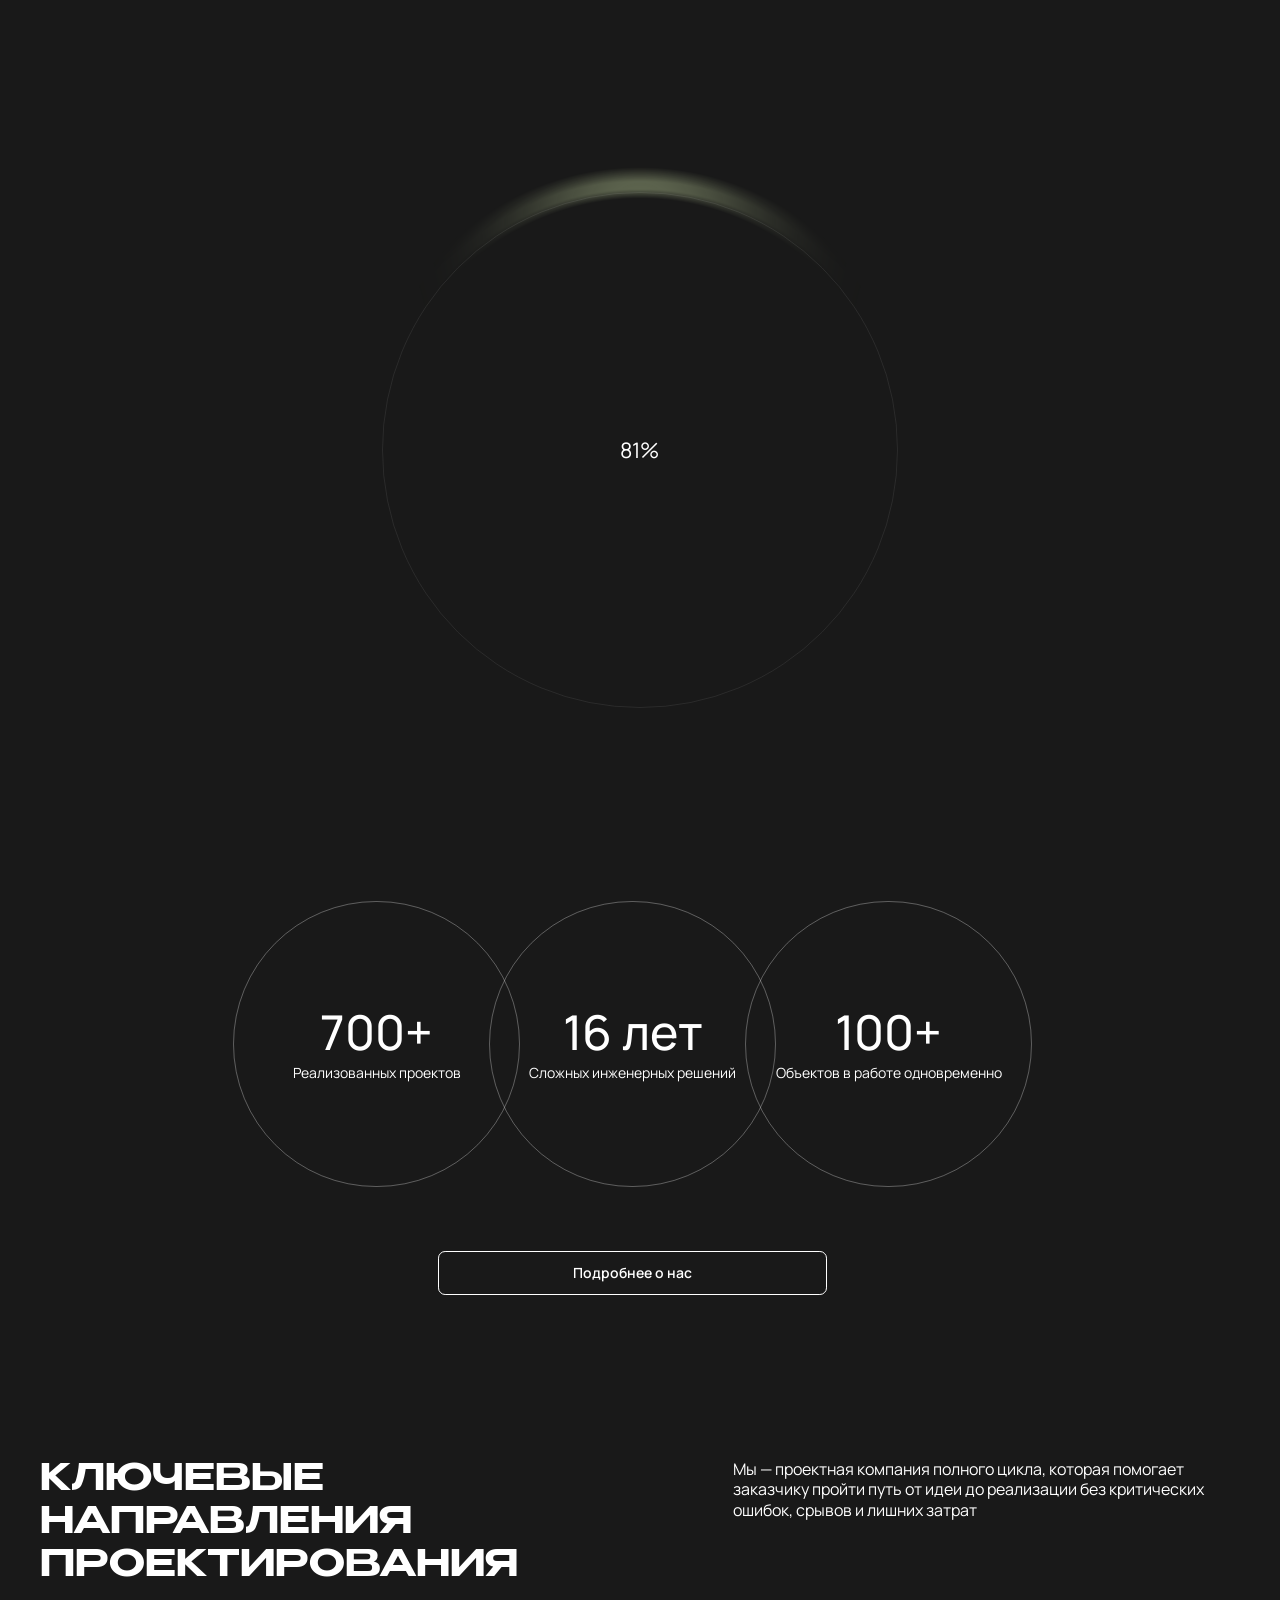
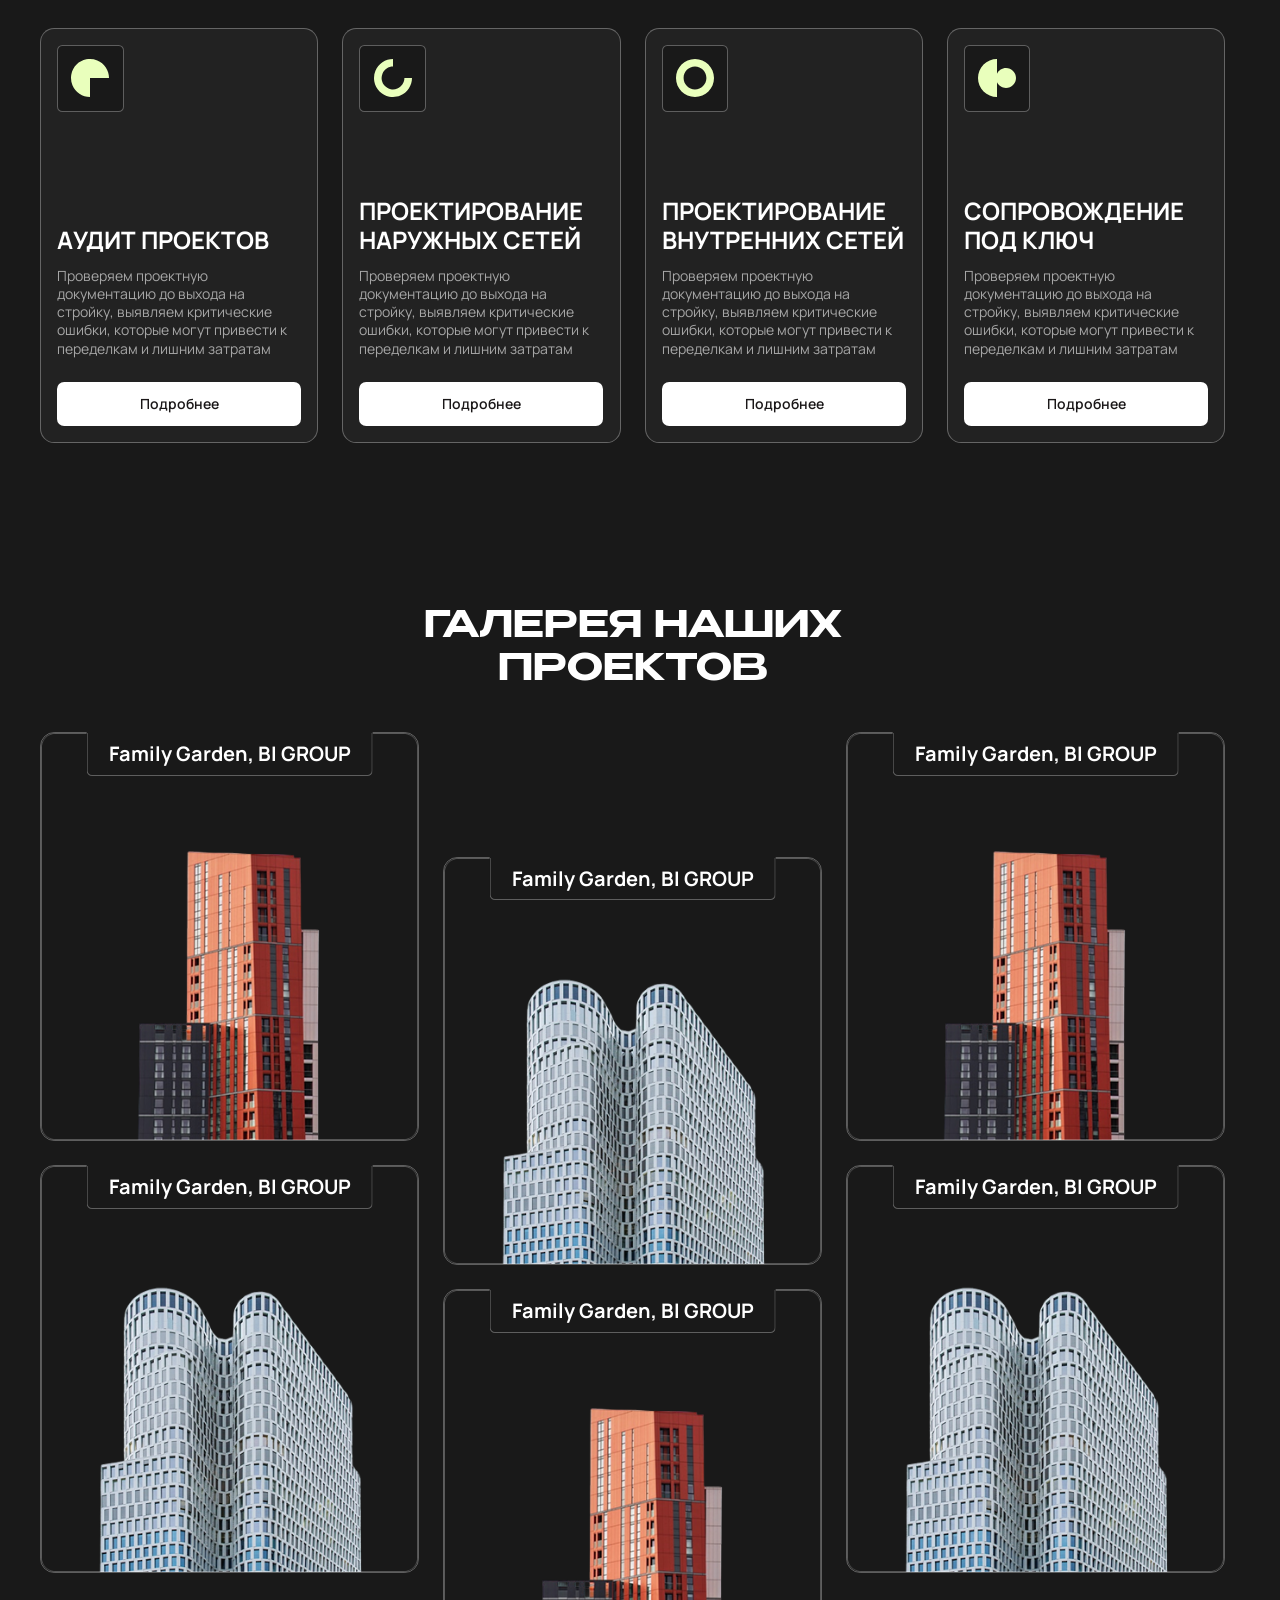
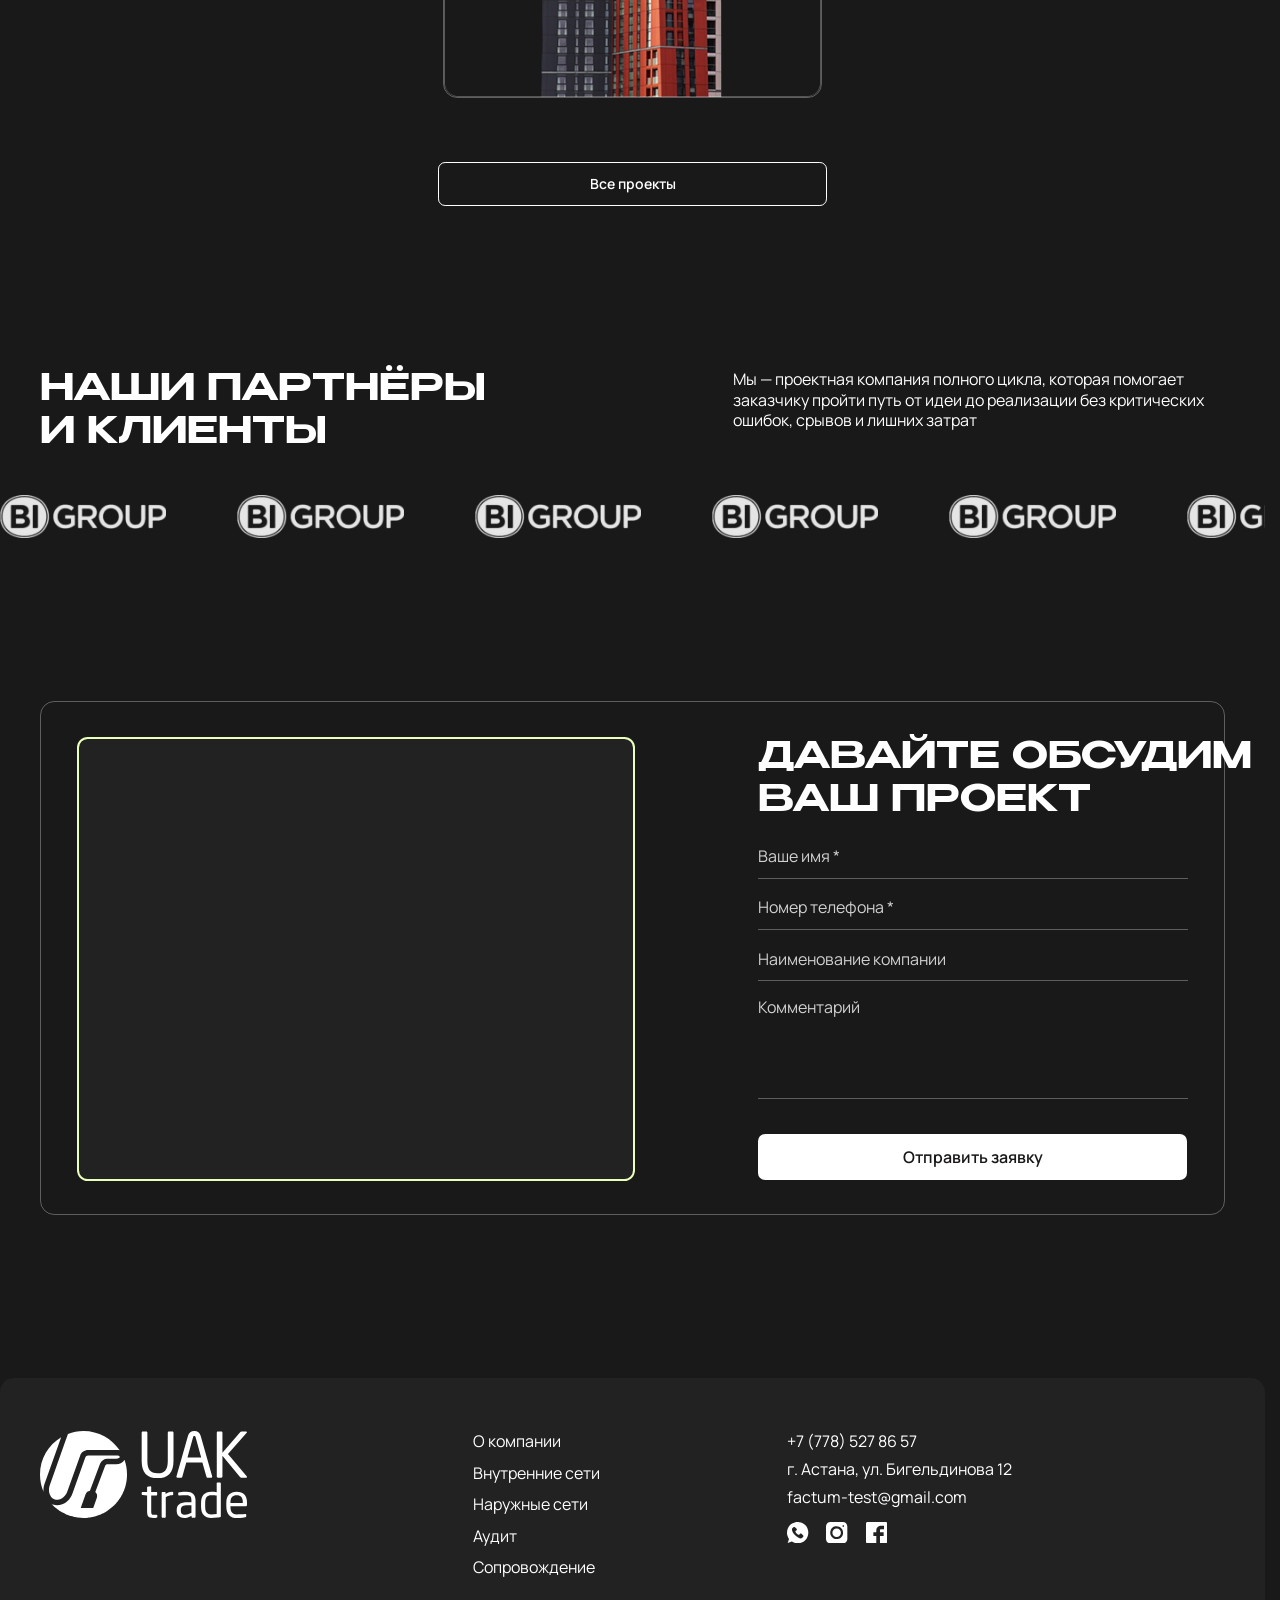
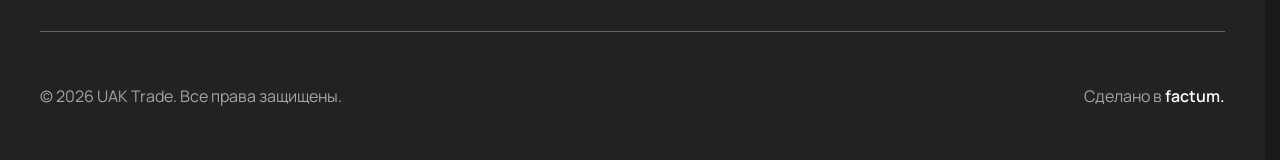
==== commit d23cf3a4: "chore(uak): убраны CSS-комментарии из всех файлов стилей" ====
--- a/index.html
+++ b/index.html
@@ -20,7 +20,7 @@
 
   <link rel="icon" type="image/png" sizes="32x32" href="assets/favicon/fav-32-dark.png" media="(prefers-color-scheme: dark)" />
 
-  <link rel="stylesheet" href="src/styles/main.css?v=141" />
+  <link rel="stylesheet" href="src/styles/main.css?v=142" />
 
   <script type="application/ld+json">
   {
--- a/src/styles/main.css
+++ b/src/styles/main.css
@@ -1,22 +1,7 @@
-/* =============================================================================
-   UAK Trade — main.css (точка входа)
-   Архитектура по образцу https://github.com/sadova-nadezhda/Artwin (style.scss),
-   но на чистом CSS через @import — HTML подключает только этот файл.
 
-   Порядок = каскад:
-   1. vars.css   — дизайн-токены (:root) + смена базы fluid-множителя
-   2. fonts.css  — @font-face (Benzin, Manrope)
-   3. global.css — reset, базовая типографика, утилиты, reduced-motion
-   4. header.css — шапка, логотип, меню-модалка
-   5. footer.css — футер
-   6. style.css  — кнопки, компоненты и секции страниц
-      (медиа-запросы каждого блока — сразу за блоком, а не общей кучей в конце)
-
-   При правках менять ?v= у изменённого файла (кэш-бастинг).
-   ============================================================================= */
-@import url("vars.css?v=2");
-@import url("fonts.css?v=2");
-@import url("global.css?v=8");
-@import url("header.css?v=8");
-@import url("footer.css?v=7");
-@import url("style.css?v=42");
+@import url("vars.css?v=3");
+@import url("fonts.css?v=3");
+@import url("global.css?v=9");
+@import url("header.css?v=9");
+@import url("footer.css?v=8");
+@import url("style.css?v=43");
